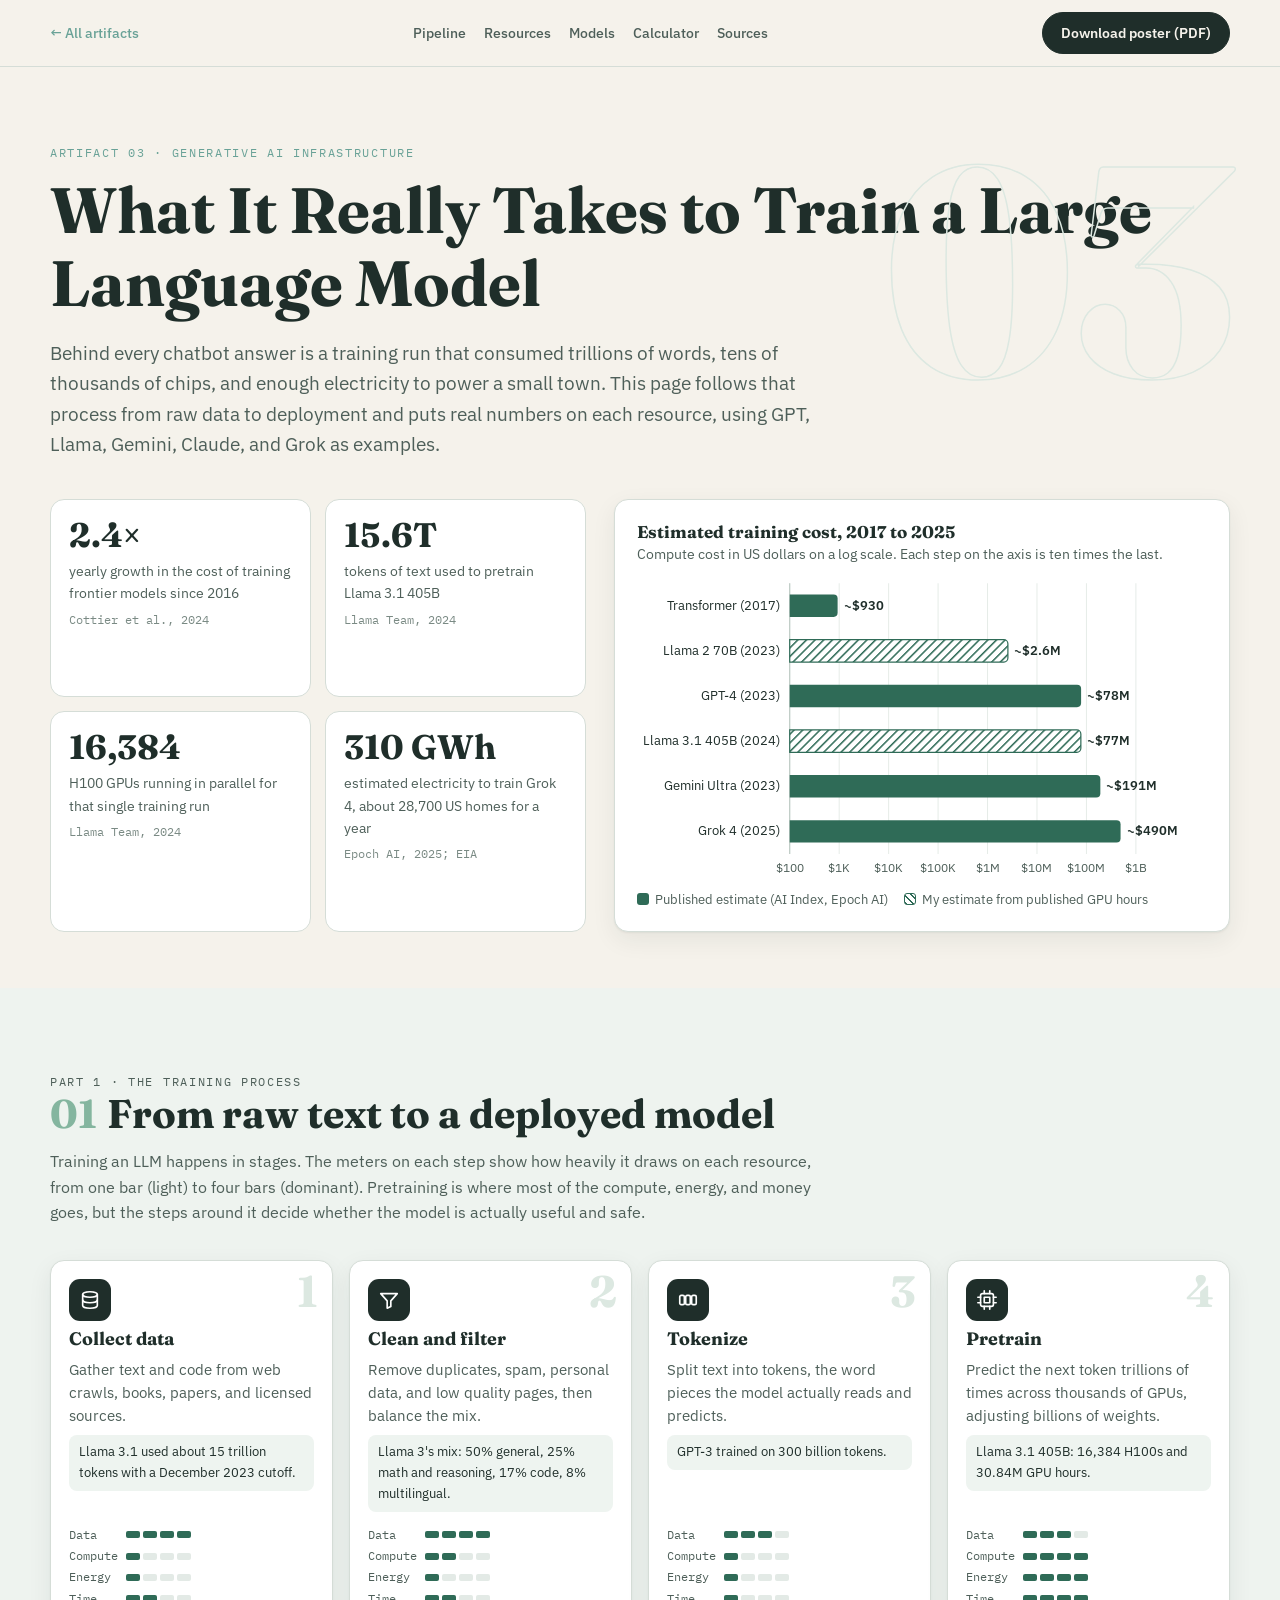
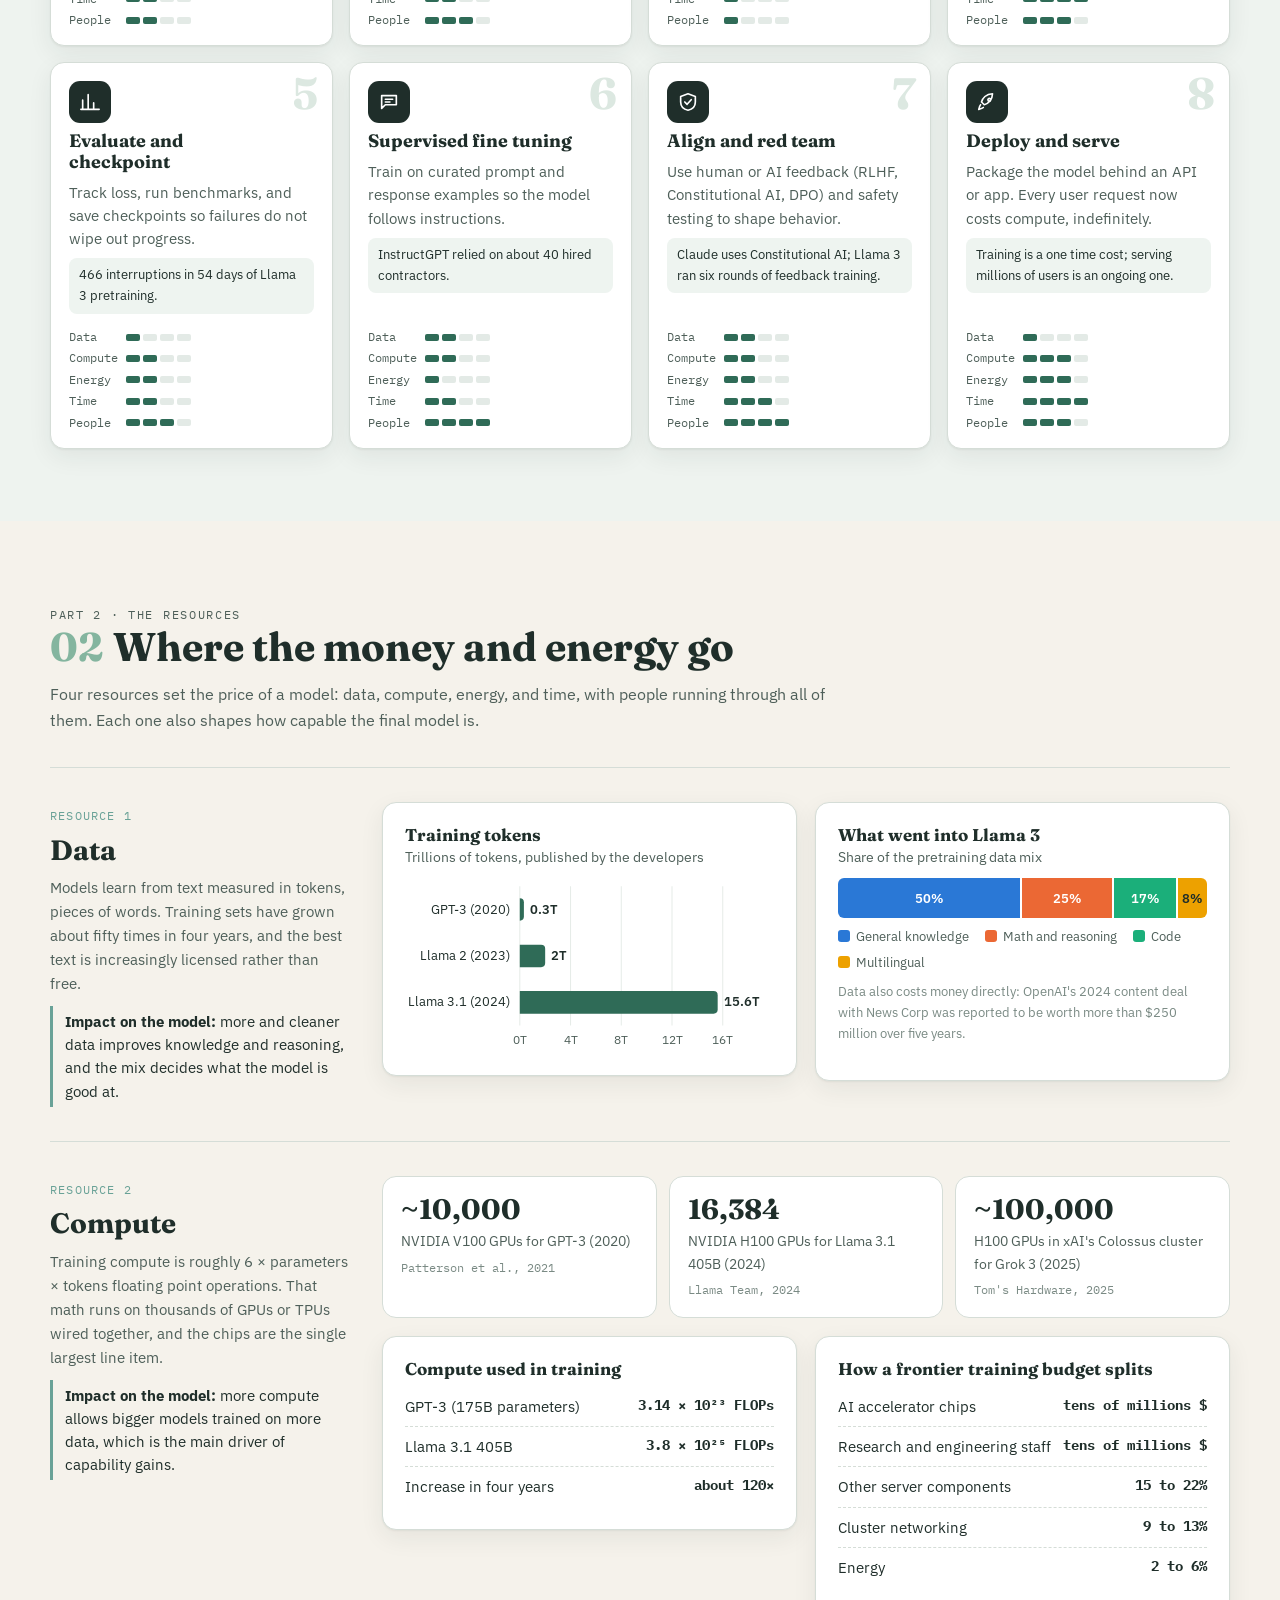
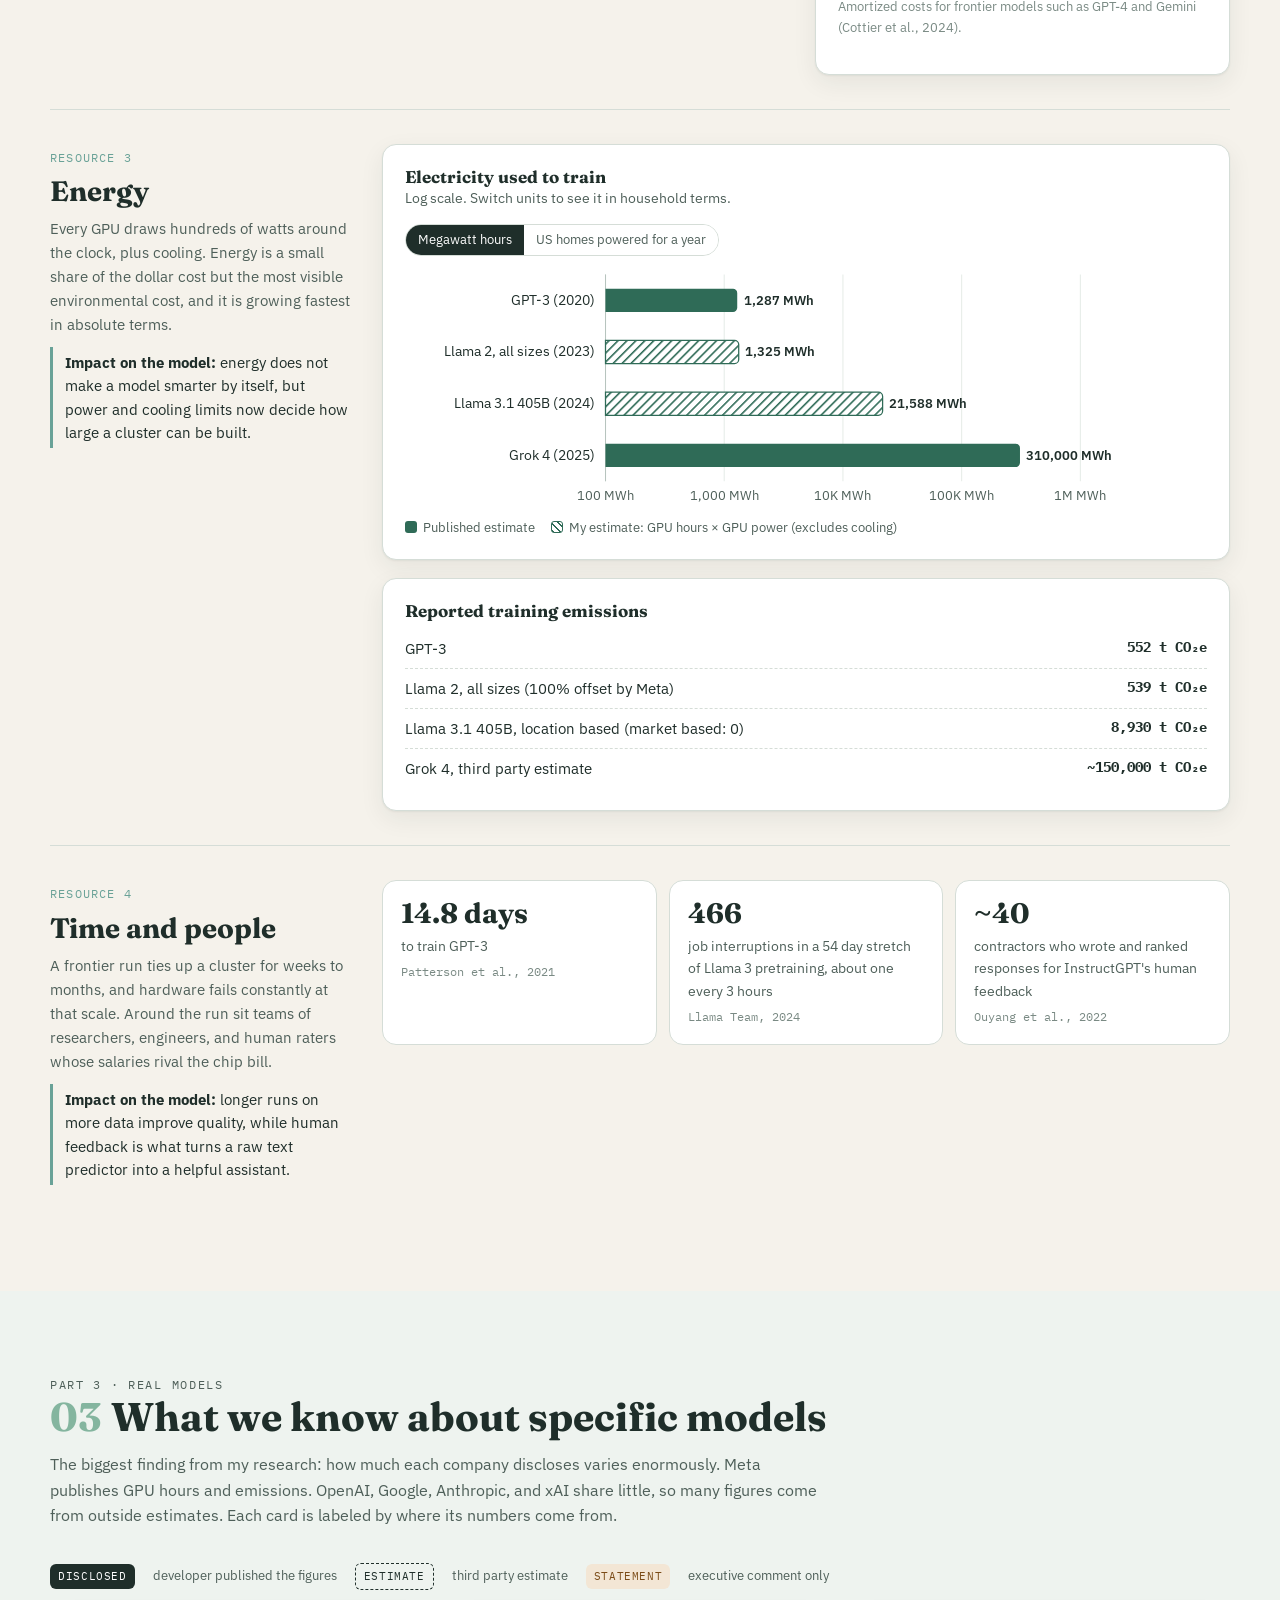
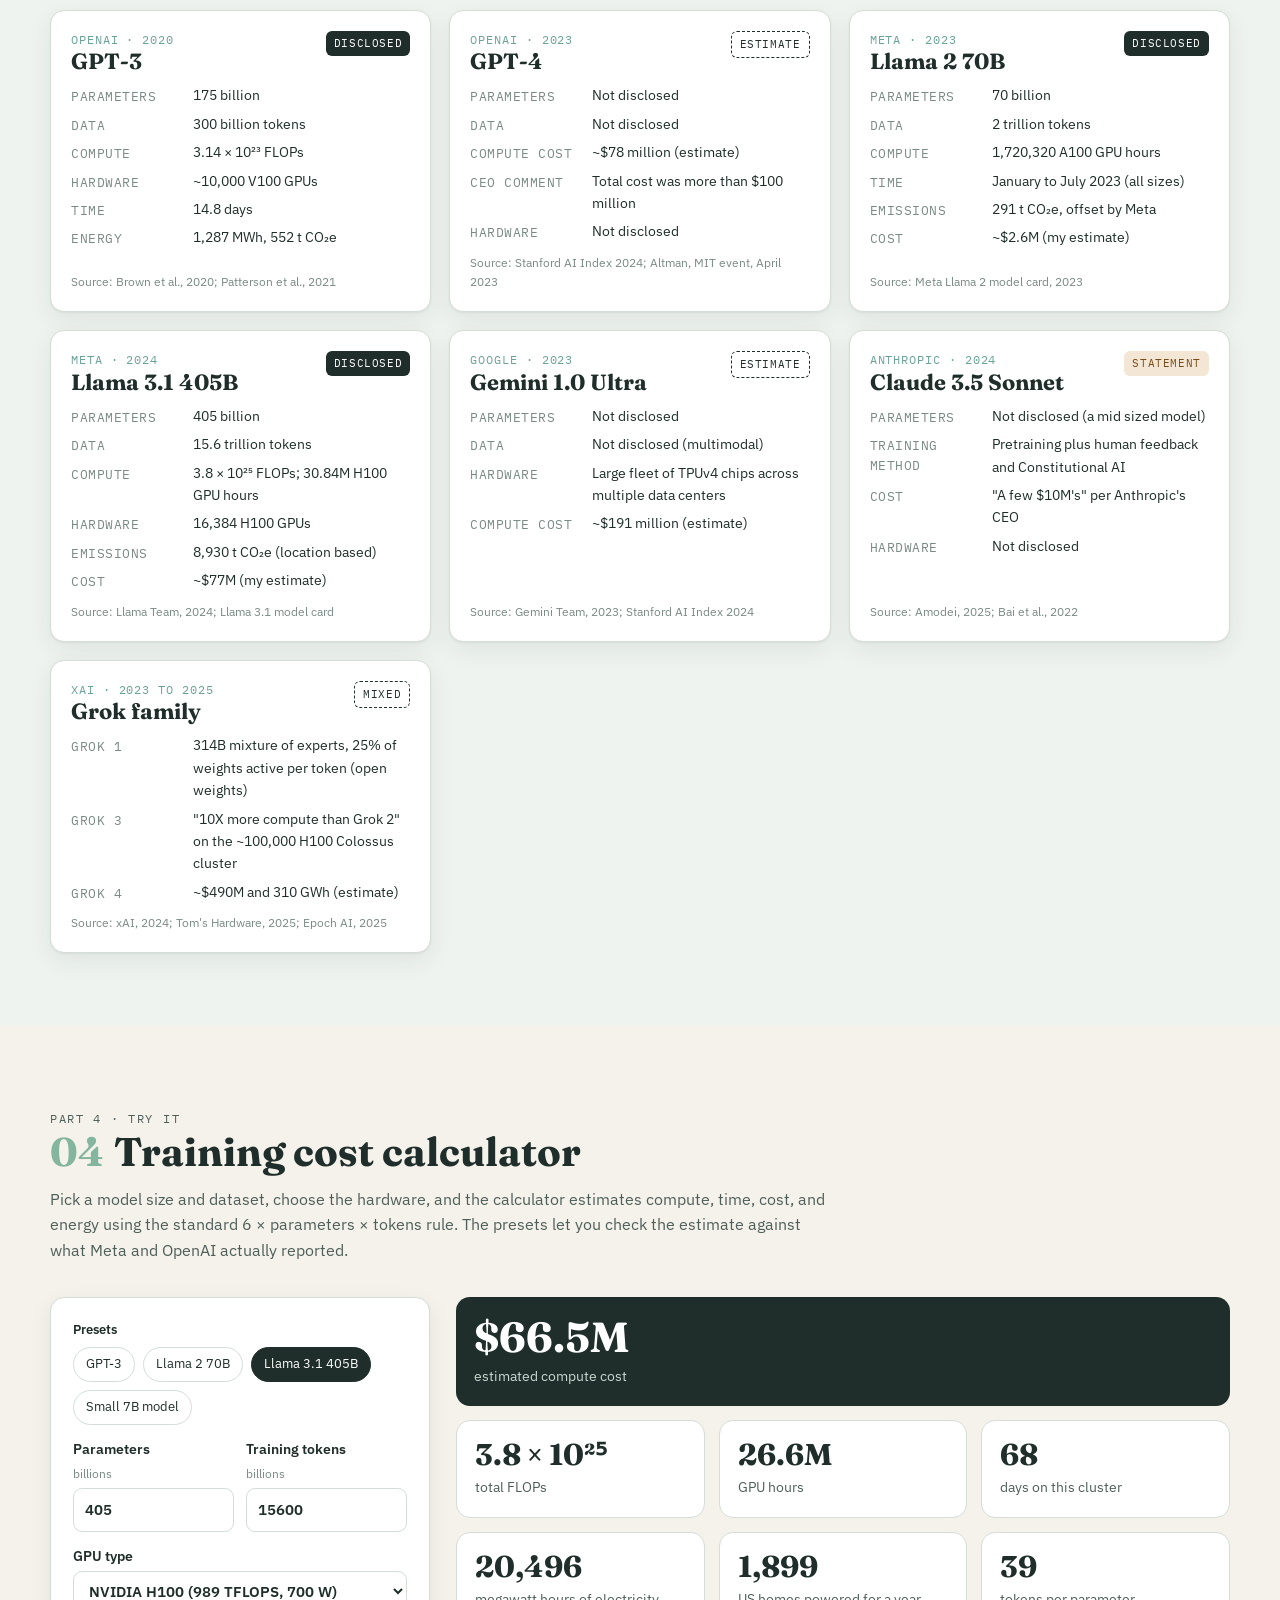
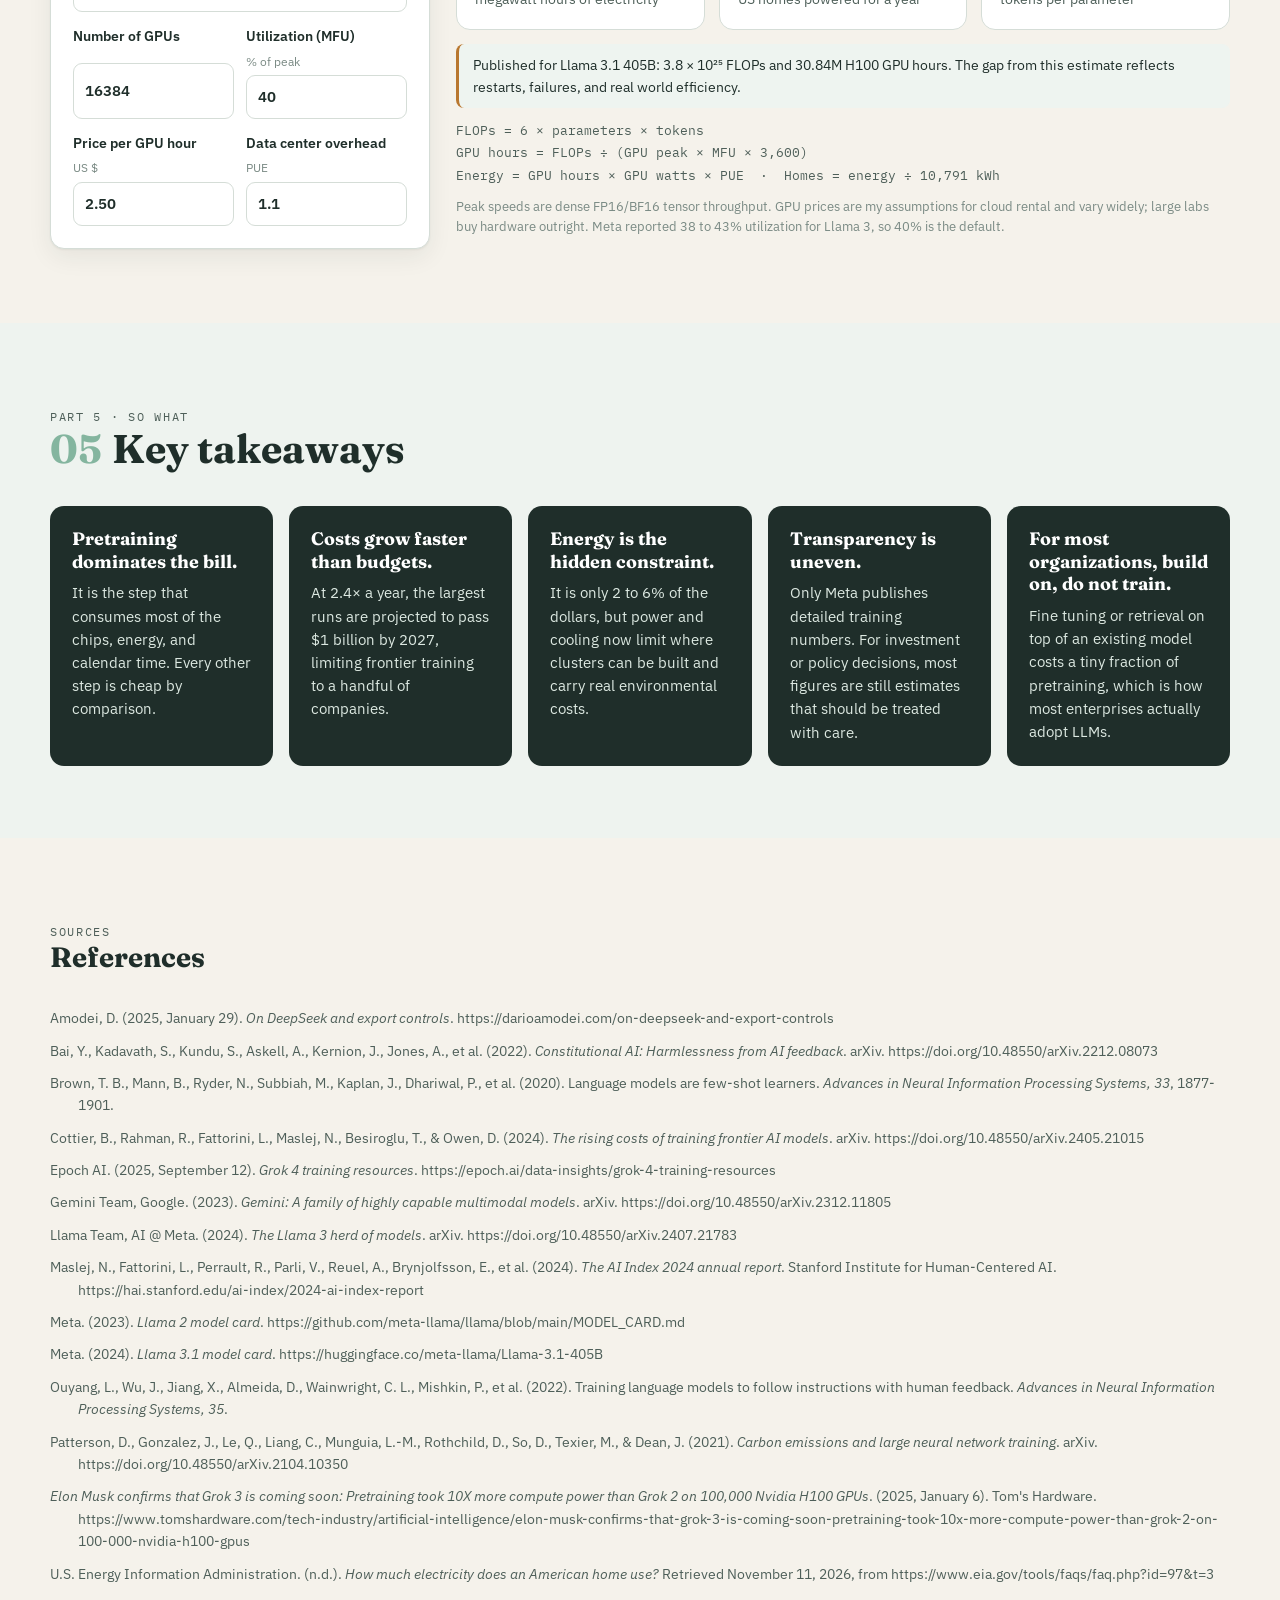
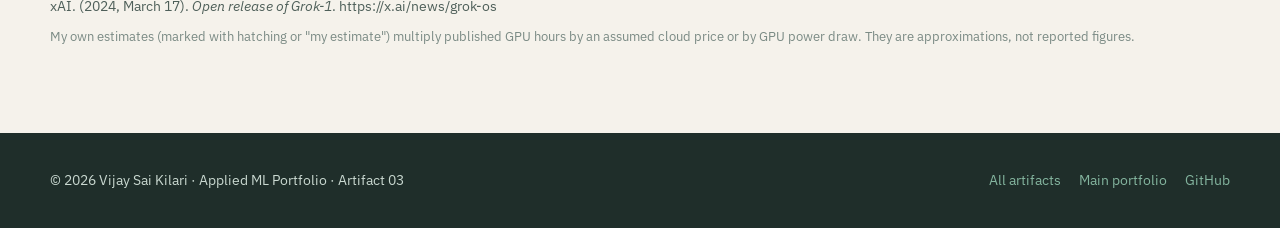
==== artifacts/03-llm-training-costs/index.html @ b6293b16 "Add Artifact 03: LLM training process and costs" ====
<!doctype html>
<html lang="en">
<head>
  <meta charset="utf-8">
  <meta name="viewport" content="width=device-width, initial-scale=1">
  <title>The Cost of Training an LLM | Vijay Sai Kilari</title>
  <meta name="description" content="An infographic on how large language models like GPT, Llama, Gemini, Claude, and Grok are trained, and what that training costs in data, compute, energy, and time.">
  <link rel="preconnect" href="https://fonts.googleapis.com">
  <link rel="preconnect" href="https://fonts.gstatic.com" crossorigin>
  <link href="https://fonts.googleapis.com/css2?family=Fraunces:opsz,wght@9..144,600;9..144,700&family=IBM+Plex+Mono:wght@500&family=IBM+Plex+Sans:wght@400;500;600&display=swap" rel="stylesheet">
  <link rel="stylesheet" href="style.css">
</head>
<body>
  <svg width="0" height="0" style="position:absolute" aria-hidden="true">
    <defs>
      <pattern id="hatch" width="6" height="6" patternUnits="userSpaceOnUse" patternTransform="rotate(45)">
        <rect width="6" height="6" fill="#ffffff"/><line x1="0" y1="0" x2="0" y2="6" stroke="#2F6B57" stroke-width="3"/>
      </pattern>
    </defs>
  </svg>

  <header class="topbar">
    <div class="wrap">
      <a class="back" href="../../">&larr; All artifacts</a>
      <nav class="topnav">
        <a href="#pipeline">Pipeline</a>
        <a href="#resources">Resources</a>
        <a href="#models">Models</a>
        <a href="#calculator">Calculator</a>
        <a href="#sources">Sources</a>
      </nav>
      <a class="btn solid" href="poster.pdf" download>Download poster (PDF)</a>
    </div>
  </header>

  <!-- HERO -->
  <section class="hero">
    <div class="wrap">
      <div class="ghost" aria-hidden="true">03</div>
      <p class="eyebrow">Artifact 03 &middot; Generative AI Infrastructure</p>
      <h1>What It Really Takes to Train a Large Language Model</h1>
      <p class="lead">
        Behind every chatbot answer is a training run that consumed trillions of words, tens of thousands of chips,
        and enough electricity to power a small town. This page follows that process from raw data to deployment
        and puts real numbers on each resource, using GPT, Llama, Gemini, Claude, and Grok as examples.
      </p>
      <div class="hero-grid">
        <div class="stats">
          <div class="stat"><b>2.4&times;</b><span>yearly growth in the cost of training frontier models since 2016</span><small>Cottier et al., 2024</small></div>
          <div class="stat"><b>15.6T</b><span>tokens of text used to pretrain Llama 3.1 405B</span><small>Llama Team, 2024</small></div>
          <div class="stat"><b>16,384</b><span>H100 GPUs running in parallel for that single training run</span><small>Llama Team, 2024</small></div>
          <div class="stat"><b>310 GWh</b><span>estimated electricity to train Grok 4, about 28,700 US homes for a year</span><small>Epoch AI, 2025; EIA</small></div>
        </div>
        <div class="card chart" id="chart-cost">
          <h4>Estimated training cost, 2017 to 2025</h4>
          <p class="sub">Compute cost in US dollars on a log scale. Each step on the axis is ten times the last.</p>
          <svg viewBox="0 0 560 300" role="img" aria-labelledby="costTitle"><title id="costTitle">Bar chart of estimated training costs from the Transformer at about 930 dollars to Grok 4 at about 490 million dollars</title></svg>
          <div class="legend-row"><span><i class="solid"></i>Published estimate (AI Index, Epoch AI)</span><span><i class="hatch"></i>My estimate from published GPU hours</span></div>
        </div>
      </div>
    </div>
  </section>

  <!-- PIPELINE -->
  <section class="section alt" id="pipeline">
    <div class="wrap">
      <div class="section-head">
        <p class="eyebrow">Part 1 &middot; The training process</p>
        <h2><span class="secnum">01</span>From raw text to a deployed model</h2>
        <p>Training an LLM happens in stages. The meters on each step show how heavily it draws on each resource, from one bar (light) to four bars (dominant). Pretraining is where most of the compute, energy, and money goes, but the steps around it decide whether the model is actually useful and safe.</p>
      </div>
      <div class="pipeline" id="pipeline-mount"></div>
    </div>
  </section>

  <!-- RESOURCES -->
  <section class="section" id="resources">
    <div class="wrap">
      <div class="section-head">
        <p class="eyebrow">Part 2 &middot; The resources</p>
        <h2><span class="secnum">02</span>Where the money and energy go</h2>
        <p>Four resources set the price of a model: data, compute, energy, and time, with people running through all of them. Each one also shapes how capable the final model is.</p>
      </div>

      <!-- DATA -->
      <div class="res">
        <div class="side">
          <span class="tag">Resource 1</span>
          <h3>Data</h3>
          <p>Models learn from text measured in tokens, pieces of words. Training sets have grown about fifty times in four years, and the best text is increasingly licensed rather than free.</p>
          <div class="why"><b>Impact on the model:</b> more and cleaner data improves knowledge and reasoning, and the mix decides what the model is good at.</div>
        </div>
        <div class="body">
          <div class="card chart" id="chart-tokens">
            <h4>Training tokens</h4>
            <p class="sub">Trillions of tokens, published by the developers</p>
            <svg viewBox="0 0 360 170" role="img" aria-label="Bar chart: GPT-3 0.3 trillion tokens, Llama 2 2 trillion, Llama 3.1 15.6 trillion"></svg>
          </div>
          <div class="card chart">
            <h4>What went into Llama 3</h4>
            <p class="sub">Share of the pretraining data mix</p>
            <div class="mix" role="img" aria-label="General knowledge 50 percent, math and reasoning 25 percent, code 17 percent, multilingual 8 percent">
              <div style="flex:50;background:var(--s1)">50%</div>
              <div style="flex:25;background:var(--s2)">25%</div>
              <div style="flex:17;background:var(--s3)">17%</div>
              <div class="dark-text" style="flex:8;background:var(--s4)">8%</div>
            </div>
            <div class="legend-row">
              <span><i style="background:var(--s1)"></i>General knowledge</span>
              <span><i style="background:var(--s2)"></i>Math and reasoning</span>
              <span><i style="background:var(--s3)"></i>Code</span>
              <span><i style="background:var(--s4)"></i>Multilingual</span>
            </div>
            <p class="note">Data also costs money directly: OpenAI's 2024 content deal with News Corp was reported to be worth more than $250 million over five years.</p>
          </div>
        </div>
      </div>

      <!-- COMPUTE -->
      <div class="res">
        <div class="side">
          <span class="tag">Resource 2</span>
          <h3>Compute</h3>
          <p>Training compute is roughly 6 &times; parameters &times; tokens floating point operations. That math runs on thousands of GPUs or TPUs wired together, and the chips are the single largest line item.</p>
          <div class="why"><b>Impact on the model:</b> more compute allows bigger models trained on more data, which is the main driver of capability gains.</div>
        </div>
        <div class="body">
          <div class="mini-stats wide">
            <div class="stat"><b>~10,000</b><span>NVIDIA V100 GPUs for GPT-3 (2020)</span><small>Patterson et al., 2021</small></div>
            <div class="stat"><b>16,384</b><span>NVIDIA H100 GPUs for Llama 3.1 405B (2024)</span><small>Llama Team, 2024</small></div>
            <div class="stat"><b>~100,000</b><span>H100 GPUs in xAI's Colossus cluster for Grok 3 (2025)</span><small>Tom's Hardware, 2025</small></div>
          </div>
          <div class="card">
            <h4>Compute used in training</h4>
            <ul class="split" style="margin-top:8px;">
              <li><span>GPT-3 (175B parameters)</span><b>3.14 &times; 10&sup2;&sup3; FLOPs</b></li>
              <li><span>Llama 3.1 405B</span><b>3.8 &times; 10&sup2;&#8309; FLOPs</b></li>
              <li><span>Increase in four years</span><b>about 120&times;</b></li>
            </ul>
          </div>
          <div class="card">
            <h4>How a frontier training budget splits</h4>
            <ul class="split" style="margin-top:8px;">
              <li><span>AI accelerator chips</span><b>tens of millions $</b></li>
              <li><span>Research and engineering staff</span><b>tens of millions $</b></li>
              <li><span>Other server components</span><b>15 to 22%</b></li>
              <li><span>Cluster networking</span><b>9 to 13%</b></li>
              <li><span>Energy</span><b>2 to 6%</b></li>
            </ul>
            <p class="note">Amortized costs for frontier models such as GPT-4 and Gemini (Cottier et al., 2024).</p>
          </div>
        </div>
      </div>

      <!-- ENERGY -->
      <div class="res">
        <div class="side">
          <span class="tag">Resource 3</span>
          <h3>Energy</h3>
          <p>Every GPU draws hundreds of watts around the clock, plus cooling. Energy is a small share of the dollar cost but the most visible environmental cost, and it is growing fastest in absolute terms.</p>
          <div class="why"><b>Impact on the model:</b> energy does not make a model smarter by itself, but power and cooling limits now decide how large a cluster can be built.</div>
        </div>
        <div class="body">
          <div class="card chart wide" id="chart-energy">
            <h4>Electricity used to train</h4>
            <p class="sub">Log scale. Switch units to see it in household terms.</p>
            <div class="unit-toggle" role="group" aria-label="Energy units">
              <button type="button" class="on" data-unit="mwh">Megawatt hours</button>
              <button type="button" data-unit="homes">US homes powered for a year</button>
            </div>
            <svg viewBox="0 0 760 230" role="img" aria-label="Bar chart of training electricity: GPT-3 1,287 MWh, Llama 2 family about 1,325 MWh, Llama 3.1 405B about 21,600 MWh, Grok 4 about 310,000 MWh"></svg>
            <div class="legend-row"><span><i class="solid"></i>Published estimate</span><span><i class="hatch"></i>My estimate: GPU hours &times; GPU power (excludes cooling)</span></div>
          </div>
          <div class="card wide">
            <h4>Reported training emissions</h4>
            <ul class="split" style="margin-top:8px;">
              <li><span>GPT-3</span><b>552 t CO&#8322;e</b></li>
              <li><span>Llama 2, all sizes (100% offset by Meta)</span><b>539 t CO&#8322;e</b></li>
              <li><span>Llama 3.1 405B, location based (market based: 0)</span><b>8,930 t CO&#8322;e</b></li>
              <li><span>Grok 4, third party estimate</span><b>~150,000 t CO&#8322;e</b></li>
            </ul>
          </div>
        </div>
      </div>

      <!-- TIME -->
      <div class="res">
        <div class="side">
          <span class="tag">Resource 4</span>
          <h3>Time and people</h3>
          <p>A frontier run ties up a cluster for weeks to months, and hardware fails constantly at that scale. Around the run sit teams of researchers, engineers, and human raters whose salaries rival the chip bill.</p>
          <div class="why"><b>Impact on the model:</b> longer runs on more data improve quality, while human feedback is what turns a raw text predictor into a helpful assistant.</div>
        </div>
        <div class="body">
          <div class="mini-stats wide">
            <div class="stat"><b>14.8 days</b><span>to train GPT-3</span><small>Patterson et al., 2021</small></div>
            <div class="stat"><b>466</b><span>job interruptions in a 54 day stretch of Llama 3 pretraining, about one every 3 hours</span><small>Llama Team, 2024</small></div>
            <div class="stat"><b>~40</b><span>contractors who wrote and ranked responses for InstructGPT's human feedback</span><small>Ouyang et al., 2022</small></div>
          </div>
        </div>
      </div>
    </div>
  </section>

  <!-- MODELS -->
  <section class="section alt" id="models">
    <div class="wrap">
      <div class="section-head">
        <p class="eyebrow">Part 3 &middot; Real models</p>
        <h2><span class="secnum">03</span>What we know about specific models</h2>
        <p>The biggest finding from my research: how much each company discloses varies enormously. Meta publishes GPU hours and emissions. OpenAI, Google, Anthropic, and xAI share little, so many figures come from outside estimates. Each card is labeled by where its numbers come from.</p>
      </div>
      <div class="key">
        <span class="badge b-disclosed">Disclosed</span> developer published the figures
        <span class="badge b-estimate">Estimate</span> third party estimate
        <span class="badge b-statement">Statement</span> executive comment only
      </div>
      <div class="models" id="models-mount"></div>
    </div>
  </section>

  <!-- CALCULATOR -->
  <section class="section" id="calculator">
    <div class="wrap">
      <div class="section-head">
        <p class="eyebrow">Part 4 &middot; Try it</p>
        <h2><span class="secnum">04</span>Training cost calculator</h2>
        <p>Pick a model size and dataset, choose the hardware, and the calculator estimates compute, time, cost, and energy using the standard 6 &times; parameters &times; tokens rule. The presets let you check the estimate against what Meta and OpenAI actually reported.</p>
      </div>
      <div class="calc">
        <form id="calc-form" class="card" onsubmit="return false;">
          <div>
            <div class="tiny" style="margin-bottom:6px;font-weight:600;color:var(--forest)">Presets</div>
            <div class="presets" id="presets"></div>
          </div>
          <div class="row2">
            <label>Parameters <small>billions</small><input id="in-params" type="number" min="0.1" step="any" value="405"></label>
            <label>Training tokens <small>billions</small><input id="in-tokens" type="number" min="1" step="any" value="15600"></label>
          </div>
          <label>GPU type
            <select id="in-gpu">
              <option value="v100">NVIDIA V100 (125 TFLOPS, 300 W)</option>
              <option value="a100">NVIDIA A100 (312 TFLOPS, 400 W)</option>
              <option value="h100" selected>NVIDIA H100 (989 TFLOPS, 700 W)</option>
            </select>
          </label>
          <div class="row2">
            <label>Number of GPUs<input id="in-gpus" type="number" min="1" step="1" value="16384"></label>
            <label>Utilization (MFU) <small>% of peak</small><input id="in-mfu" type="number" min="5" max="80" step="1" value="40"></label>
          </div>
          <div class="row2">
            <label>Price per GPU hour <small>US $</small><input id="in-price" type="number" min="0" step="0.05" value="2.50"></label>
            <label>Data center overhead <small>PUE</small><input id="in-pue" type="number" min="1" max="2" step="0.05" value="1.1"></label>
          </div>
        </form>
        <div>
          <div class="out">
            <div class="stat hero-out"><b id="o-cost">$0</b><span>estimated compute cost</span></div>
            <div class="stat"><b id="o-flops">0</b><span>total FLOPs</span></div>
            <div class="stat"><b id="o-hours">0</b><span>GPU hours</span></div>
            <div class="stat"><b id="o-days">0</b><span>days on this cluster</span></div>
            <div class="stat"><b id="o-mwh">0</b><span>megawatt hours of electricity</span></div>
            <div class="stat"><b id="o-homes">0</b><span>US homes powered for a year</span></div>
            <div class="stat"><b id="o-tpp">0</b><span>tokens per parameter</span></div>
          </div>
          <div class="compare" id="compare"></div>
          <div class="formula">
            FLOPs = 6 &times; parameters &times; tokens<br>
            GPU hours = FLOPs &divide; (GPU peak &times; MFU &times; 3,600)<br>
            Energy = GPU hours &times; GPU watts &times; PUE &nbsp;&middot;&nbsp; Homes = energy &divide; 10,791 kWh
          </div>
          <p class="note">Peak speeds are dense FP16/BF16 tensor throughput. GPU prices are my assumptions for cloud rental and vary widely; large labs buy hardware outright. Meta reported 38 to 43% utilization for Llama 3, so 40% is the default.</p>
        </div>
      </div>
    </div>
  </section>

  <!-- TAKEAWAYS -->
  <section class="section alt" id="takeaways">
    <div class="wrap">
      <div class="section-head">
        <p class="eyebrow">Part 5 &middot; So what</p>
        <h2><span class="secnum">05</span>Key takeaways</h2>
      </div>
      <div class="takes">
        <div class="take"><b>Pretraining dominates the bill.</b><p>It is the step that consumes most of the chips, energy, and calendar time. Every other step is cheap by comparison.</p></div>
        <div class="take"><b>Costs grow faster than budgets.</b><p>At 2.4&times; a year, the largest runs are projected to pass $1 billion by 2027, limiting frontier training to a handful of companies.</p></div>
        <div class="take"><b>Energy is the hidden constraint.</b><p>It is only 2 to 6% of the dollars, but power and cooling now limit where clusters can be built and carry real environmental costs.</p></div>
        <div class="take"><b>Transparency is uneven.</b><p>Only Meta publishes detailed training numbers. For investment or policy decisions, most figures are still estimates that should be treated with care.</p></div>
        <div class="take"><b>For most organizations, build on, do not train.</b><p>Fine tuning or retrieval on top of an existing model costs a tiny fraction of pretraining, which is how most enterprises actually adopt LLMs.</p></div>
      </div>
    </div>
  </section>

  <!-- SOURCES -->
  <section class="section" id="sources">
    <div class="wrap">
      <div class="section-head"><p class="eyebrow">Sources</p><h2 style="font-size:28px;">References</h2></div>
      <div class="refs">
        <p>Amodei, D. (2025, January 29). <em>On DeepSeek and export controls</em>. https://darioamodei.com/on-deepseek-and-export-controls</p>
        <p>Bai, Y., Kadavath, S., Kundu, S., Askell, A., Kernion, J., Jones, A., et al. (2022). <em>Constitutional AI: Harmlessness from AI feedback</em>. arXiv. https://doi.org/10.48550/arXiv.2212.08073</p>
        <p>Brown, T. B., Mann, B., Ryder, N., Subbiah, M., Kaplan, J., Dhariwal, P., et al. (2020). Language models are few-shot learners. <em>Advances in Neural Information Processing Systems, 33</em>, 1877-1901.</p>
        <p>Cottier, B., Rahman, R., Fattorini, L., Maslej, N., Besiroglu, T., &amp; Owen, D. (2024). <em>The rising costs of training frontier AI models</em>. arXiv. https://doi.org/10.48550/arXiv.2405.21015</p>
        <p>Epoch AI. (2025, September 12). <em>Grok 4 training resources</em>. https://epoch.ai/data-insights/grok-4-training-resources</p>
        <p>Gemini Team, Google. (2023). <em>Gemini: A family of highly capable multimodal models</em>. arXiv. https://doi.org/10.48550/arXiv.2312.11805</p>
        <p>Llama Team, AI @ Meta. (2024). <em>The Llama 3 herd of models</em>. arXiv. https://doi.org/10.48550/arXiv.2407.21783</p>
        <p>Maslej, N., Fattorini, L., Perrault, R., Parli, V., Reuel, A., Brynjolfsson, E., et al. (2024). <em>The AI Index 2024 annual report</em>. Stanford Institute for Human-Centered AI. https://hai.stanford.edu/ai-index/2024-ai-index-report</p>
        <p>Meta. (2023). <em>Llama 2 model card</em>. https://github.com/meta-llama/llama/blob/main/MODEL_CARD.md</p>
        <p>Meta. (2024). <em>Llama 3.1 model card</em>. https://huggingface.co/meta-llama/Llama-3.1-405B</p>
        <p>Ouyang, L., Wu, J., Jiang, X., Almeida, D., Wainwright, C. L., Mishkin, P., et al. (2022). Training language models to follow instructions with human feedback. <em>Advances in Neural Information Processing Systems, 35</em>.</p>
        <p>Patterson, D., Gonzalez, J., Le, Q., Liang, C., Munguia, L.-M., Rothchild, D., So, D., Texier, M., &amp; Dean, J. (2021). <em>Carbon emissions and large neural network training</em>. arXiv. https://doi.org/10.48550/arXiv.2104.10350</p>
        <p><em>Elon Musk confirms that Grok 3 is coming soon: Pretraining took 10X more compute power than Grok 2 on 100,000 Nvidia H100 GPUs</em>. (2025, January 6). Tom's Hardware. https://www.tomshardware.com/tech-industry/artificial-intelligence/elon-musk-confirms-that-grok-3-is-coming-soon-pretraining-took-10x-more-compute-power-than-grok-2-on-100-000-nvidia-h100-gpus</p>
        <p>U.S. Energy Information Administration. (n.d.). <em>How much electricity does an American home use?</em> Retrieved November 11, 2026, from https://www.eia.gov/tools/faqs/faq.php?id=97&amp;t=3</p>
        <p>xAI. (2024, March 17). <em>Open release of Grok-1</em>. https://x.ai/news/grok-os</p>
      </div>
      <p class="note">My own estimates (marked with hatching or "my estimate") multiply published GPU hours by an assumed cloud price or by GPU power draw. They are approximations, not reported figures.</p>
    </div>
  </section>

  <footer class="footer">
    <div class="wrap">
      <div>&copy; 2026 Vijay Sai Kilari &middot; Applied ML Portfolio &middot; Artifact 03</div>
      <div class="links"><a href="../../">All artifacts</a><a href="https://omsairamkvs99.github.io/">Main portfolio</a><a href="https://github.com/omsairamkvs99">GitHub</a></div>
    </div>
  </footer>

  <div class="tip" id="tip" role="tooltip"></div>
  <script src="app.js"></script>
</body>
</html>
---- artifacts/03-llm-training-costs/style.css ----
/* Artifact 03: The real cost of training an LLM (self contained) */
:root {
  --forest: #1F2E2A;
  --forest-2: #2C4039;
  --sage: #84B59F;
  --euc: #69A297;
  --mist: #DCE8E1;
  --paper: #F5F2EB;
  --card: #FFFFFF;
  --ink: #1F2E2A;
  --soft: #4E5F59;
  --muted: #7A8A84;
  --line: #D5DDD7;
  --bar: #2F6B57;
  --bar-hi: #1F4D3F;
  --amber: #B9772F;
  --s1: #2a78d6; --s2: #eb6834; --s3: #1baf7a; --s4: #eda100;
  --serif: "Fraunces", Georgia, serif;
  --sans: "IBM Plex Sans", system-ui, sans-serif;
  --mono: "IBM Plex Mono", ui-monospace, monospace;
  --shadow: 0 1px 2px rgba(31,46,42,.06), 0 8px 24px rgba(31,46,42,.07);
}
* { box-sizing: border-box; }
html { scroll-behavior: smooth; }
body { margin: 0; background: var(--paper); color: var(--ink); font-family: var(--sans); font-size: 16px; line-height: 1.6; }
a { color: var(--euc); }
.wrap { width: min(1180px, 100% - 32px); margin-inline: auto; }

/* top bar */
.topbar { position: sticky; top: 0; z-index: 30; background: rgba(245,242,235,.94); backdrop-filter: blur(8px); border-bottom: 1px solid var(--line); }
.topbar .wrap { display: flex; align-items: center; justify-content: space-between; gap: 14px; padding: 12px 0; }
.topbar .back { text-decoration: none; font-weight: 500; font-size: 14px; }
.topnav { display: flex; gap: 18px; flex-wrap: wrap; }
.topnav a { color: var(--soft); text-decoration: none; font-size: 14px; font-weight: 500; }
.topnav a:hover { color: var(--forest); }
.btn { display: inline-flex; align-items: center; gap: 8px; padding: 9px 18px; border-radius: 999px; font-weight: 600; font-size: 14px; text-decoration: none; border: 1.5px solid var(--forest); color: var(--forest); background: transparent; cursor: pointer; font-family: inherit; }
.btn:hover { background: var(--forest); color: var(--paper); }
.btn.solid { background: var(--forest); color: var(--paper); }
@media (max-width: 860px) { .topnav { display: none; } }

.eyebrow { font-family: var(--mono); font-size: 12px; letter-spacing: .14em; text-transform: uppercase; color: var(--euc); margin: 0 0 10px; }
h1, h2, h3, h4 { font-family: var(--serif); color: var(--forest); line-height: 1.15; margin: 0; }
h1 { font-size: clamp(36px, 5.4vw, 64px); }
h2 { font-size: clamp(28px, 3.6vw, 40px); }
h3 { font-size: 21px; }
h4 { font-size: 17px; }
.section { padding: 72px 0; }
.section.alt { background: #EEF3EF; }
.section-head { max-width: 780px; margin-bottom: 34px; }
.section-head p { color: var(--soft); margin: 12px 0 0; }
.secnum { font-family: var(--serif); color: var(--sage); margin-right: 10px; }
.card { background: var(--card); border: 1px solid var(--line); border-radius: 14px; box-shadow: var(--shadow); padding: 22px; }
.muted { color: var(--soft); }
.tiny { font-size: 13px; color: var(--soft); }
.note { font-size: 13px; color: var(--muted); margin-top: 10px; }

/* hero */
.hero { padding: 76px 0 56px; position: relative; overflow: hidden; }
.hero > .wrap { position: relative; }
.ghost { position: absolute; right: -6px; top: -24px; font-family: var(--serif); font-weight: 700; font-size: clamp(150px, 24vw, 300px); color: transparent; -webkit-text-stroke: 1.5px var(--mist); line-height: 1; pointer-events: none; user-select: none; }
.hero .lead { font-size: 19px; color: var(--soft); max-width: 760px; margin: 18px 0 0; }
.hero-grid { display: grid; grid-template-columns: 1fr 1.15fr; gap: 28px; margin-top: 40px; align-items: stretch; }
.stats { display: grid; grid-template-columns: 1fr 1fr; gap: 14px; }
.stat { background: var(--card); border: 1px solid var(--line); border-radius: 14px; padding: 18px; }
.stat b { display: block; font-family: var(--serif); font-size: 34px; line-height: 1.05; color: var(--forest); }
.stat span { font-size: 14px; color: var(--soft); display: block; margin-top: 6px; }
.stat small { display: block; font-size: 11.5px; color: var(--muted); margin-top: 6px; font-family: var(--mono); }
@media (max-width: 900px) { .hero-grid { grid-template-columns: 1fr; } }
@media (max-width: 480px) { .stats { grid-template-columns: 1fr; } }

/* chart shell */
.chart h4 { margin-bottom: 2px; }
.chart .sub { font-size: 13.5px; color: var(--soft); margin: 0 0 10px; }
.chart svg { width: 100%; height: auto; display: block; overflow: visible; }
.chart svg text { font-family: var(--sans); fill: var(--soft); font-size: 12px; }
.chart svg .val { fill: var(--ink); font-weight: 600; font-size: 12.5px; }
.chart svg .lab { fill: var(--ink); font-size: 13px; }
.chart svg .grid { stroke: #E6ECE8; }
.chart svg .axis { stroke: #B7C4BE; }
.chart svg .bar { fill: var(--bar); }
.chart svg .bar.est { fill: url(#hatch); stroke: var(--bar); stroke-width: 1.2; }
.chart svg .hit { fill: transparent; cursor: default; }
.chart svg .hit:hover + .bar, .chart svg g.row:hover .bar { fill: var(--bar-hi); }
.legend-row { display: flex; flex-wrap: wrap; gap: 6px 16px; font-size: 12.5px; color: var(--soft); margin-top: 8px; }
.legend-row i { display: inline-block; width: 12px; height: 12px; border-radius: 3px; vertical-align: -1px; margin-right: 6px; }
.legend-row i.solid { background: var(--bar); }
.legend-row i.hatch { background: repeating-linear-gradient(45deg, var(--bar) 0 2px, #fff 2px 5px); border: 1px solid var(--bar); }
.tip { position: fixed; z-index: 60; pointer-events: none; background: var(--forest); color: #fff; font-size: 13px; line-height: 1.4; padding: 8px 11px; border-radius: 8px; max-width: 280px; box-shadow: 0 6px 20px rgba(0,0,0,.2); opacity: 0; transition: opacity .12s; }
.tip b { color: var(--sage); font-weight: 600; }
.unit-toggle { display: inline-flex; border: 1px solid var(--line); border-radius: 999px; overflow: hidden; margin: 4px 0 10px; }
.unit-toggle button { font: inherit; font-size: 13px; padding: 5px 12px; border: 0; background: var(--card); color: var(--soft); cursor: pointer; }
.unit-toggle button.on { background: var(--forest); color: #fff; }

/* pipeline */
.pipeline { display: grid; grid-template-columns: repeat(4, 1fr); gap: 16px; counter-reset: step; position: relative; }
.step { background: var(--card); border: 1px solid var(--line); border-radius: 14px; padding: 18px 18px 16px; box-shadow: var(--shadow); position: relative; display: flex; flex-direction: column; gap: 8px; }
.step .n { font-family: var(--serif); font-weight: 700; font-size: 44px; line-height: 1; color: var(--mist); position: absolute; right: 14px; top: 8px; }
.step .ico { width: 42px; height: 42px; border-radius: 11px; background: var(--forest); display: grid; place-items: center; }
.step .ico svg { width: 22px; height: 22px; stroke: #fff; fill: none; stroke-width: 1.8; stroke-linecap: round; stroke-linejoin: round; }
.step h3 { font-size: 18px; padding-right: 40px; }
.step p { margin: 0; font-size: 14.5px; color: var(--soft); }
.step .ex { font-size: 13px; color: var(--forest); background: #EEF4F0; border-radius: 8px; padding: 7px 10px; }
.meters { display: grid; grid-template-columns: auto 1fr; gap: 3px 8px; align-items: center; font-size: 11.5px; font-family: var(--mono); color: var(--soft); margin-top: auto; padding-top: 6px; }
.meter { display: flex; gap: 3px; }
.meter span { width: 14px; height: 7px; border-radius: 2px; background: #E3EAE6; }
.meter span.on { background: var(--bar); }
.phase { grid-column: 1 / -1; display: flex; align-items: center; gap: 12px; font-family: var(--mono); font-size: 12px; letter-spacing: .1em; text-transform: uppercase; color: var(--euc); margin-top: 6px; }
.phase::after { content: ""; flex: 1; height: 1px; background: var(--line); }
@media (max-width: 1000px) { .pipeline { grid-template-columns: repeat(2, 1fr); } }
@media (max-width: 560px) { .pipeline { grid-template-columns: 1fr; } }

/* resources */
.res { display: grid; grid-template-columns: 300px 1fr; gap: 32px; padding: 34px 0; border-top: 1px solid var(--line); }
.res:first-of-type { border-top: 0; padding-top: 0; }
.res .side .tag { display: inline-flex; align-items: center; gap: 8px; font-family: var(--mono); font-size: 12px; letter-spacing: .1em; text-transform: uppercase; color: var(--euc); }
.res .side h3 { font-size: 28px; margin: 6px 0 10px; }
.res .side p { color: var(--soft); font-size: 15px; margin: 0 0 10px; }
.res .why { border-left: 3px solid var(--euc); padding: 4px 0 4px 12px; font-size: 14.5px; color: var(--forest); }
.res .body { display: grid; grid-template-columns: 1fr 1fr; gap: 18px; align-items: start; }
.res .body .wide { grid-column: 1 / -1; }
@media (max-width: 960px) { .res { grid-template-columns: 1fr; } .res .body { grid-template-columns: 1fr; } }
.mix { display: flex; height: 40px; border-radius: 6px; overflow: hidden; gap: 2px; margin-top: 8px; }
.mix div { display: grid; place-items: center; color: #fff; font-size: 12.5px; font-weight: 600; }
.mix div.dark-text { color: var(--forest); }
.mini-stats { display: grid; grid-template-columns: repeat(3, 1fr); gap: 12px; }
.mini-stats .stat b { font-size: 28px; }
@media (max-width: 640px) { .mini-stats { grid-template-columns: 1fr; } }
.split { list-style: none; margin: 0; padding: 0; }
.split li { display: grid; grid-template-columns: 1fr auto; gap: 10px; padding: 8px 0; border-bottom: 1px dashed var(--line); font-size: 14.5px; }
.split li:last-child { border-bottom: 0; }
.split li b { font-family: var(--mono); font-size: 13.5px; color: var(--forest); }

/* models */
.models { display: grid; grid-template-columns: repeat(auto-fill, minmax(320px, 1fr)); gap: 18px; }
.model { background: var(--card); border: 1px solid var(--line); border-radius: 14px; box-shadow: var(--shadow); padding: 20px; display: flex; flex-direction: column; gap: 10px; }
.model .top { display: flex; justify-content: space-between; align-items: flex-start; gap: 10px; }
.model .org { font-family: var(--mono); font-size: 11.5px; letter-spacing: .08em; text-transform: uppercase; color: var(--euc); }
.model h3 { font-size: 22px; }
.badge { font-family: var(--mono); font-size: 10.5px; letter-spacing: .06em; text-transform: uppercase; padding: 4px 8px; border-radius: 6px; white-space: nowrap; }
.b-disclosed { background: var(--forest); color: #fff; }
.b-estimate { background: transparent; color: var(--forest); border: 1.5px dashed var(--forest); }
.b-statement { background: #F3E6D5; color: #7A4B17; }
.b-hidden { background: #ECEEED; color: #5D6763; }
.model dl { margin: 0; display: grid; grid-template-columns: 112px 1fr; gap: 6px 10px; font-size: 14px; }
.model dt { color: var(--muted); font-size: 12.5px; font-family: var(--mono); text-transform: uppercase; letter-spacing: .04em; padding-top: 2px; }
.model dd { margin: 0; color: var(--ink); }
.model .src { font-size: 12px; color: var(--muted); margin-top: auto; }
.key { display: flex; flex-wrap: wrap; gap: 10px 18px; margin-bottom: 20px; font-size: 13px; color: var(--soft); align-items: center; }

/* calculator */
.calc { display: grid; grid-template-columns: 380px 1fr; gap: 26px; align-items: start; }
.calc form { display: grid; gap: 14px; }
.calc label { display: grid; gap: 4px; font-size: 13.5px; font-weight: 600; color: var(--forest); }
.calc label small { font-weight: 400; color: var(--muted); font-size: 12px; }
.calc input, .calc select { font: inherit; font-size: 15px; padding: 9px 11px; border: 1px solid var(--line); border-radius: 9px; background: #fff; color: var(--ink); width: 100%; }
.calc input:focus, .calc select:focus { outline: 2px solid var(--sage); border-color: var(--euc); }
.row2 { display: grid; grid-template-columns: 1fr 1fr; gap: 12px; }
.presets { display: flex; flex-wrap: wrap; gap: 8px; }
.presets button { font: inherit; font-size: 13px; padding: 6px 12px; border-radius: 999px; border: 1px solid var(--line); background: #fff; color: var(--forest); cursor: pointer; }
.presets button:hover { border-color: var(--euc); }
.presets button.on { background: var(--forest); color: #fff; border-color: var(--forest); }
.out { display: grid; grid-template-columns: repeat(3, 1fr); gap: 14px; }
.out .stat b { font-size: 30px; }
.out .stat.hero-out { grid-column: span 3; background: var(--forest); border: 0; }
.out .stat.hero-out b { color: #fff; font-size: 42px; }
.out .stat.hero-out span { color: #C9D8D0; }
.compare { margin-top: 14px; font-size: 14px; background: #EEF4F0; border-left: 3px solid var(--amber); border-radius: 8px; padding: 10px 14px; }
.formula { font-family: var(--mono); font-size: 13px; color: var(--soft); margin-top: 12px; line-height: 1.7; }
@media (max-width: 960px) { .calc { grid-template-columns: 1fr; } .out { grid-template-columns: 1fr 1fr; } .out .stat.hero-out { grid-column: span 2; } }

/* takeaways */
.takes { display: grid; grid-template-columns: repeat(5, 1fr); gap: 16px; }
@media (max-width: 1100px) { .takes { grid-template-columns: repeat(2, 1fr); } }
@media (max-width: 560px) { .takes { grid-template-columns: 1fr; } }
.take { background: var(--forest); color: #DCE8E1; border-radius: 14px; padding: 22px; }
.take b { display: block; font-family: var(--serif); font-size: 18px; color: #fff; margin-bottom: 8px; line-height: 1.25; }
.take p { margin: 0; font-size: 14.5px; }

.refs p { font-size: 14px; color: var(--soft); margin: 0 0 10px; padding-left: 28px; text-indent: -28px; overflow-wrap: anywhere; }

.footer { background: var(--forest); color: #C9D8D0; padding: 36px 0; font-size: 14px; }
.footer .wrap { display: flex; flex-wrap: wrap; justify-content: space-between; gap: 14px; }
.footer a { color: var(--sage); text-decoration: none; }
.footer .links { display: flex; gap: 18px; flex-wrap: wrap; }

@media print {
  .topbar, .calc form, .unit-toggle { display: none; }
  .section { padding: 28px 0; }
}
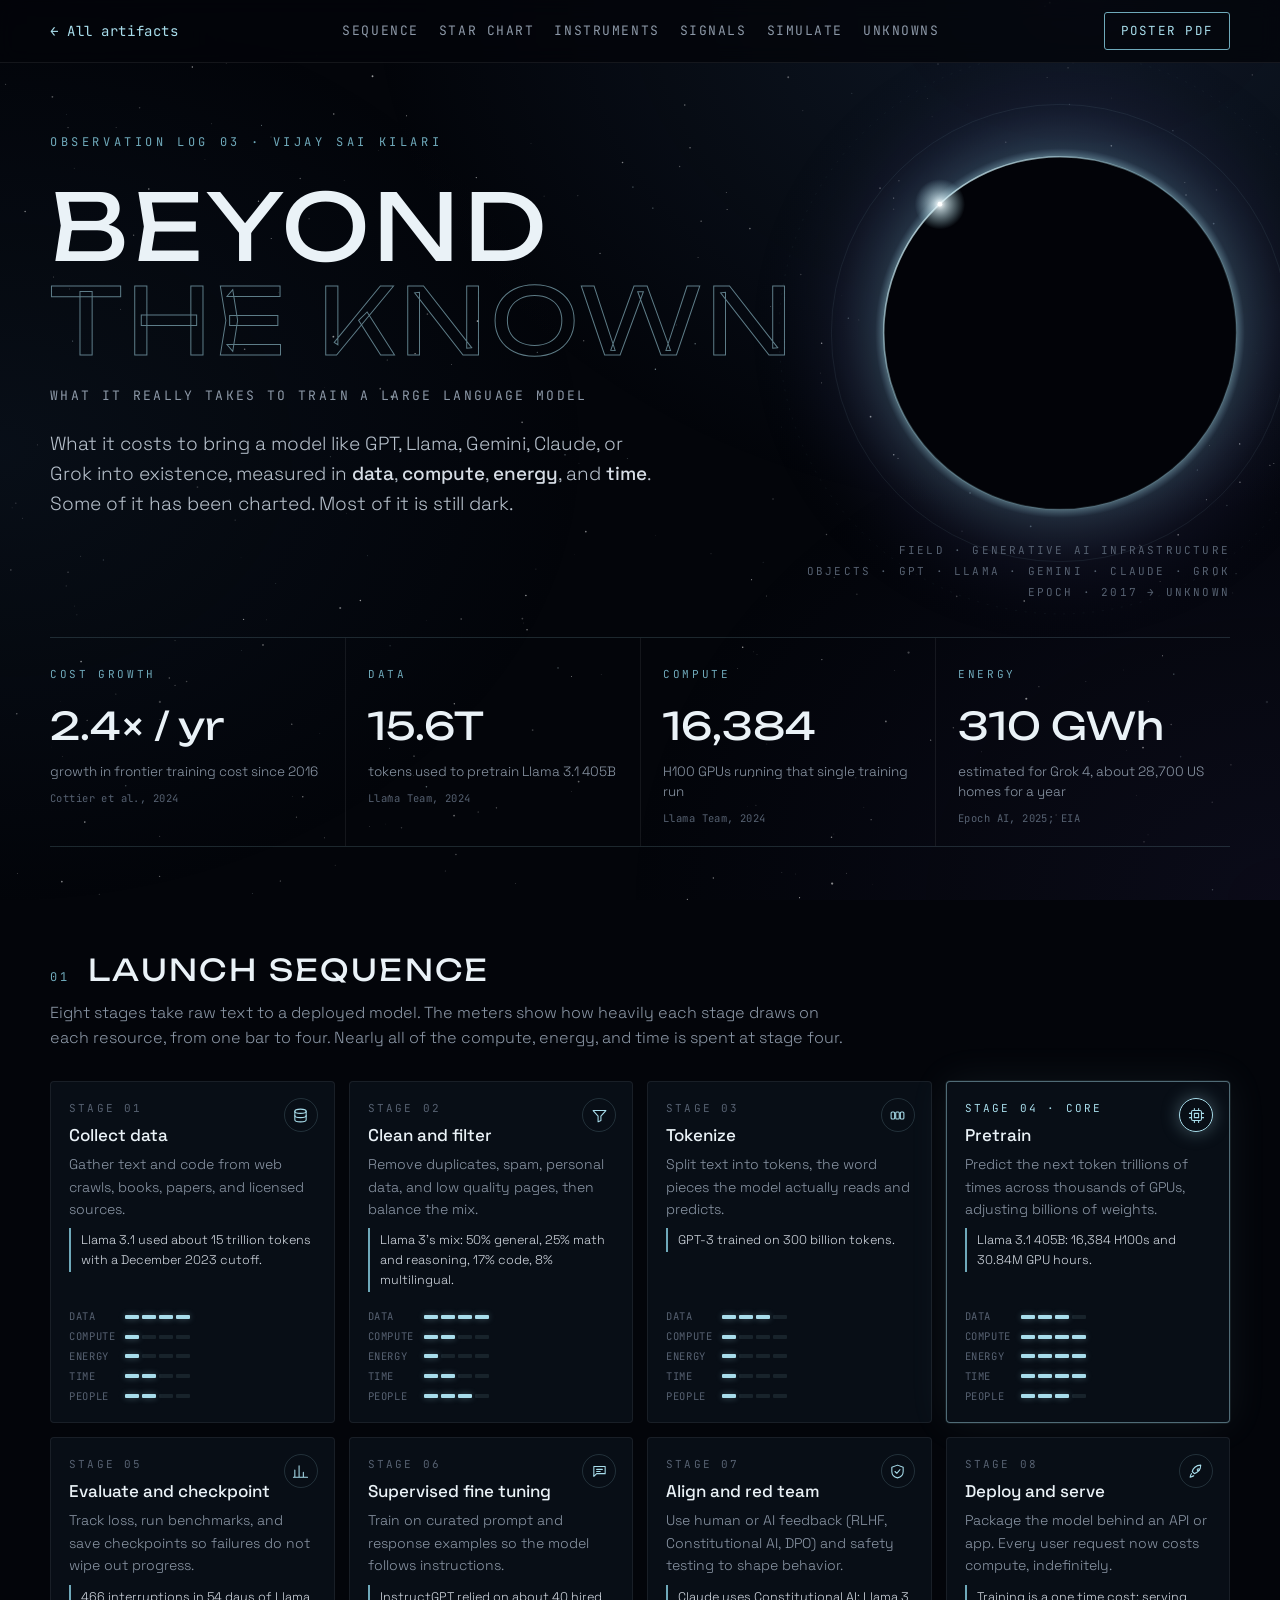
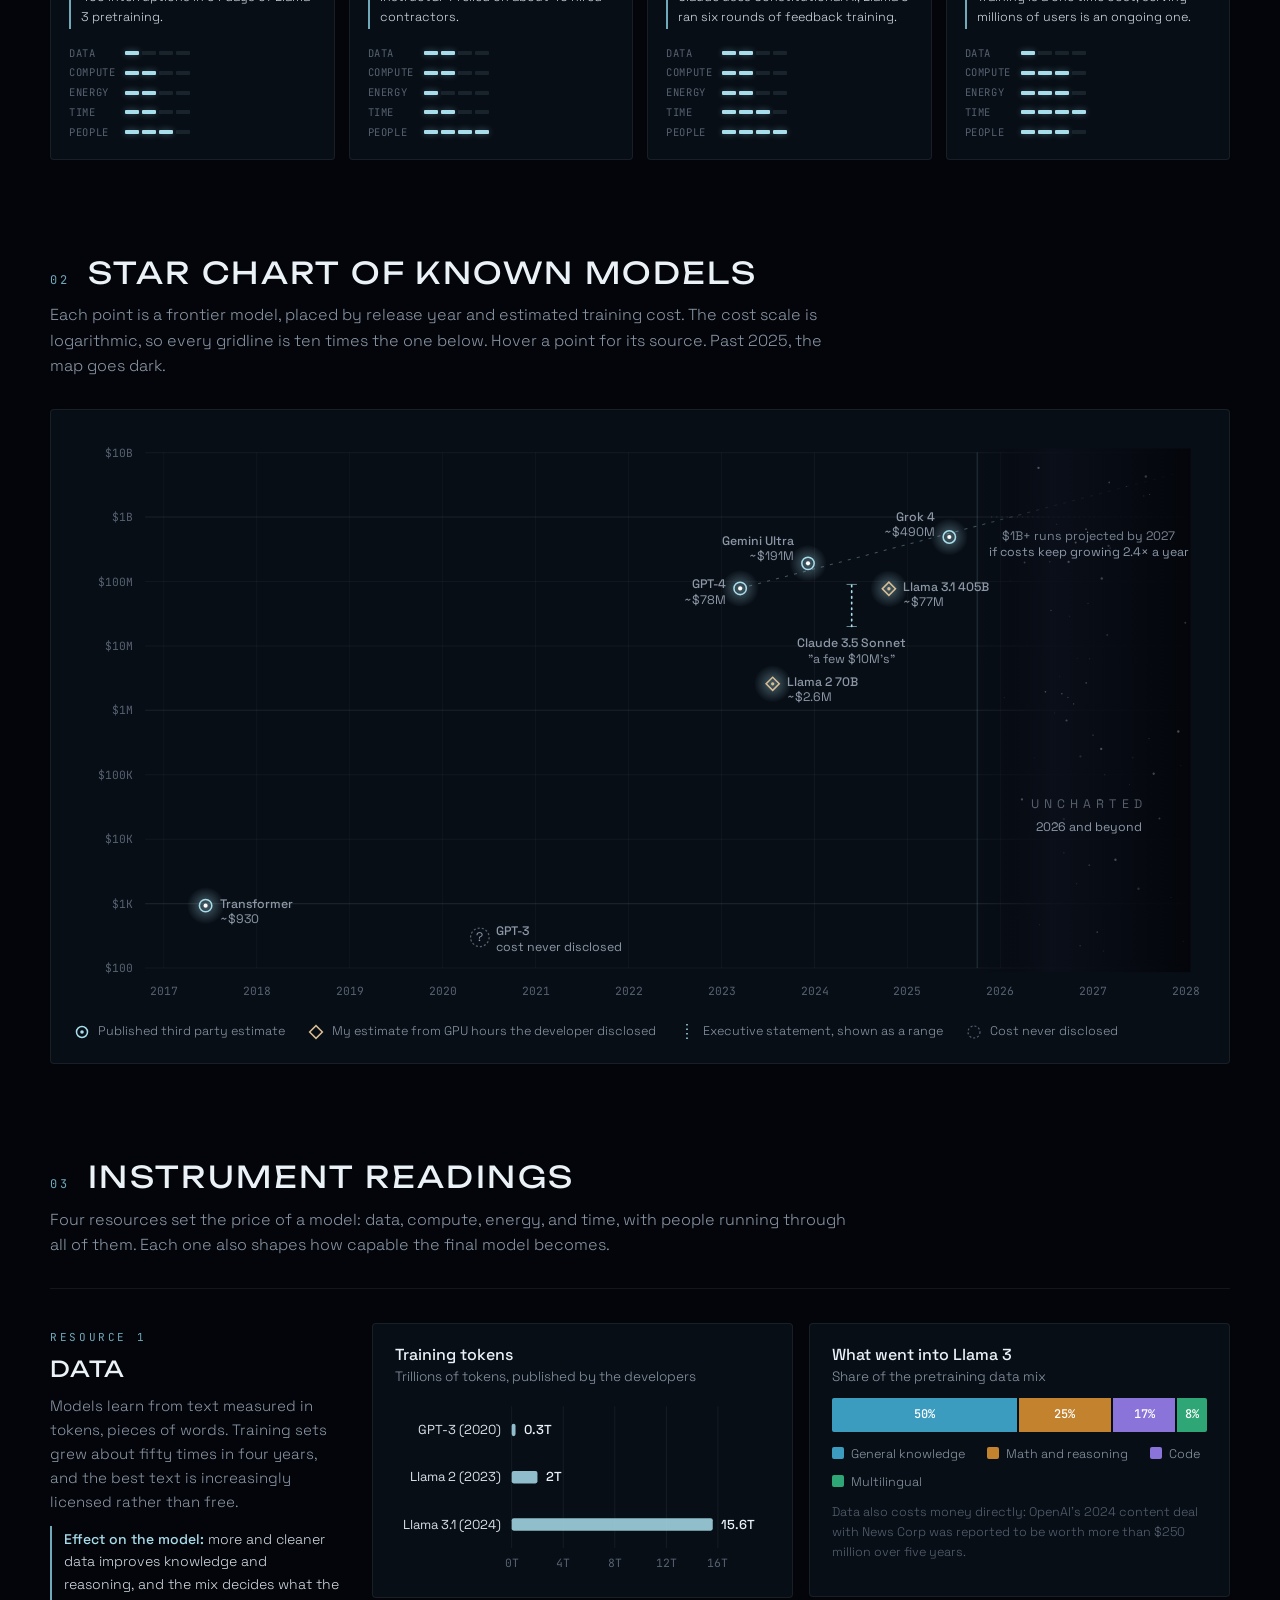
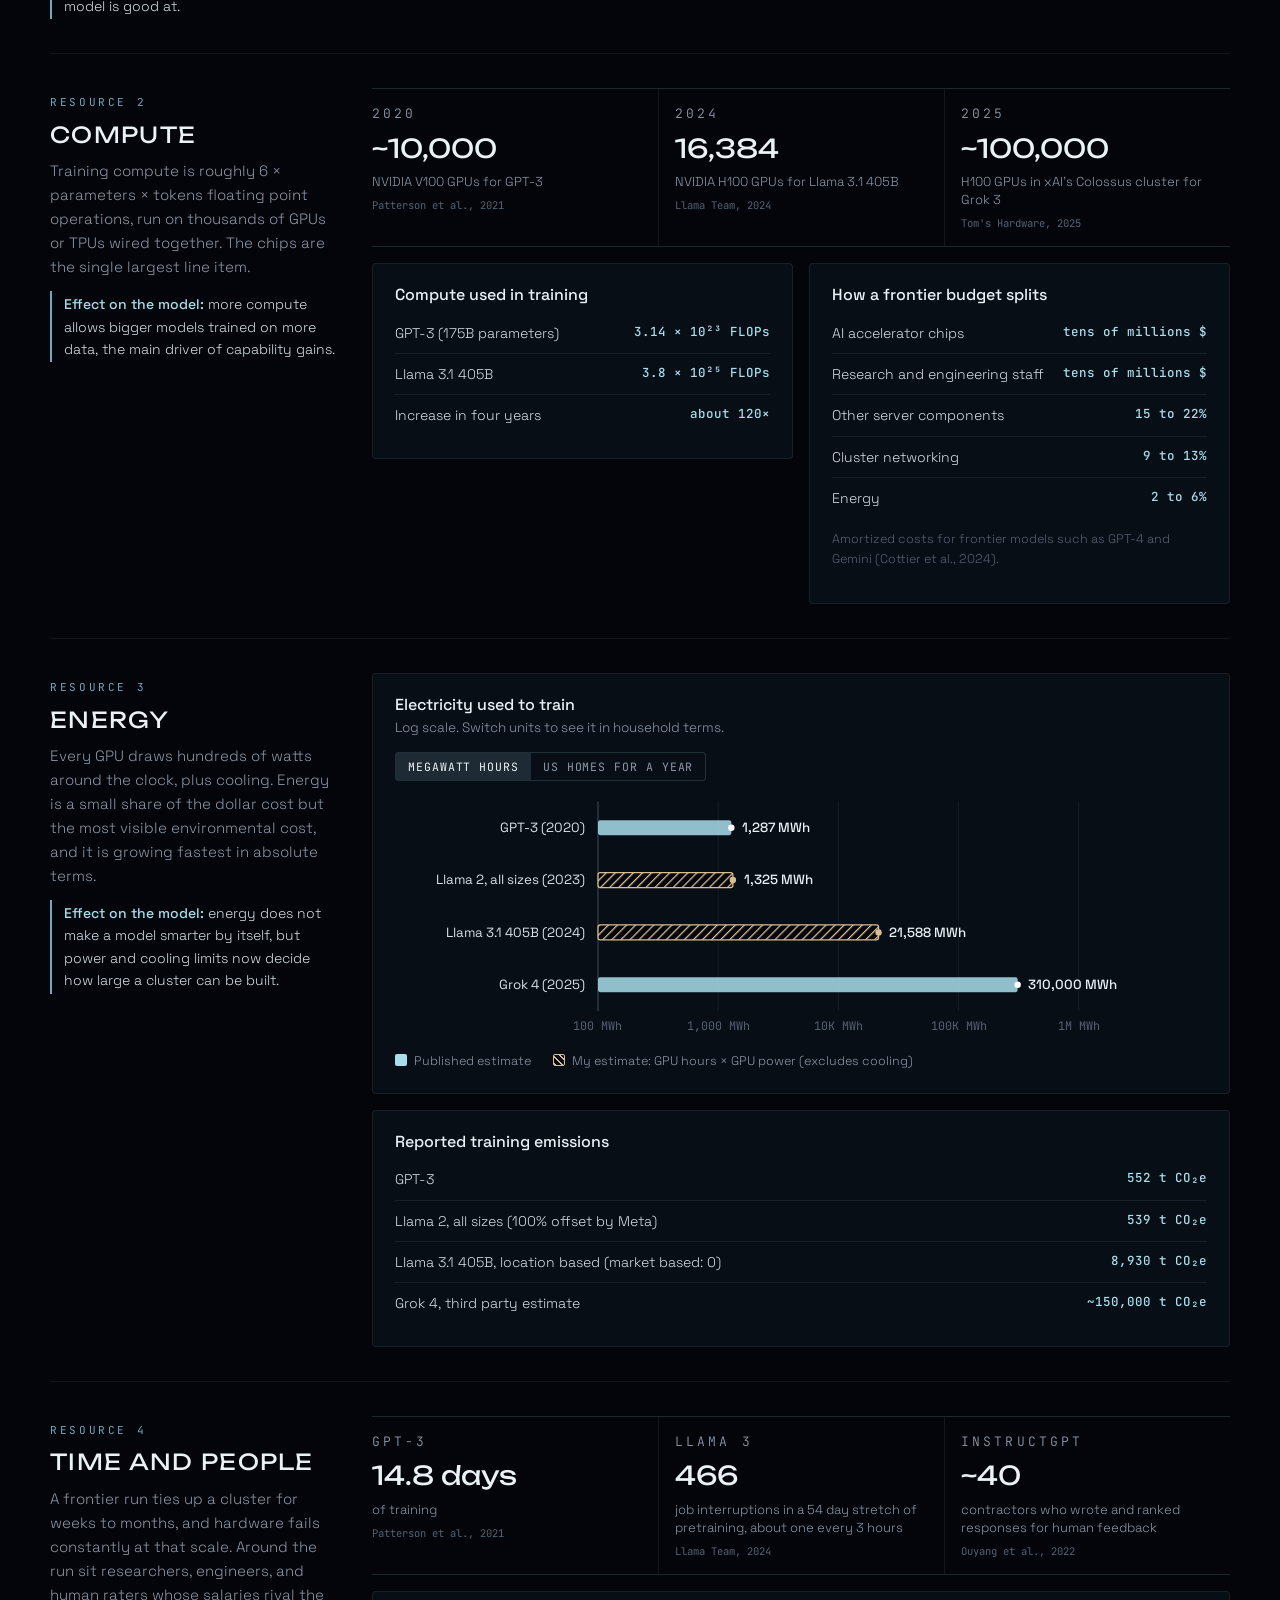
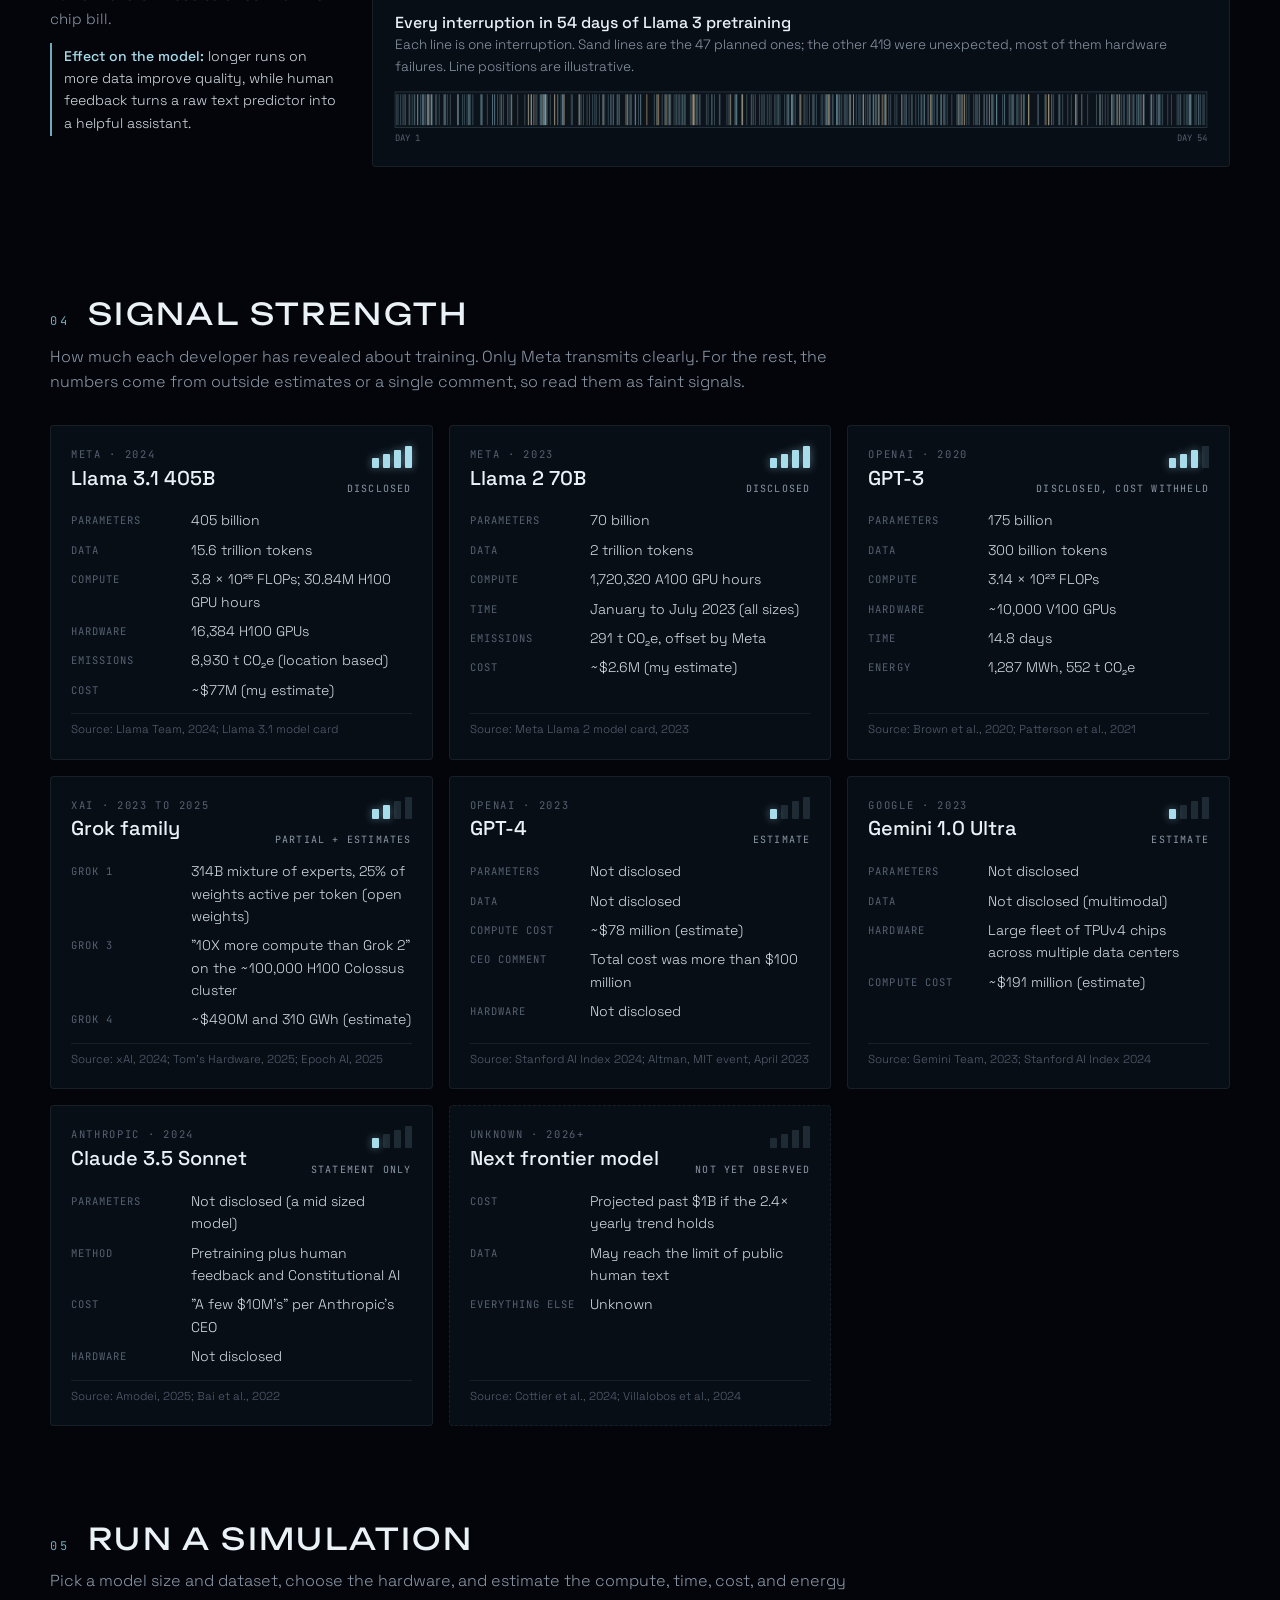
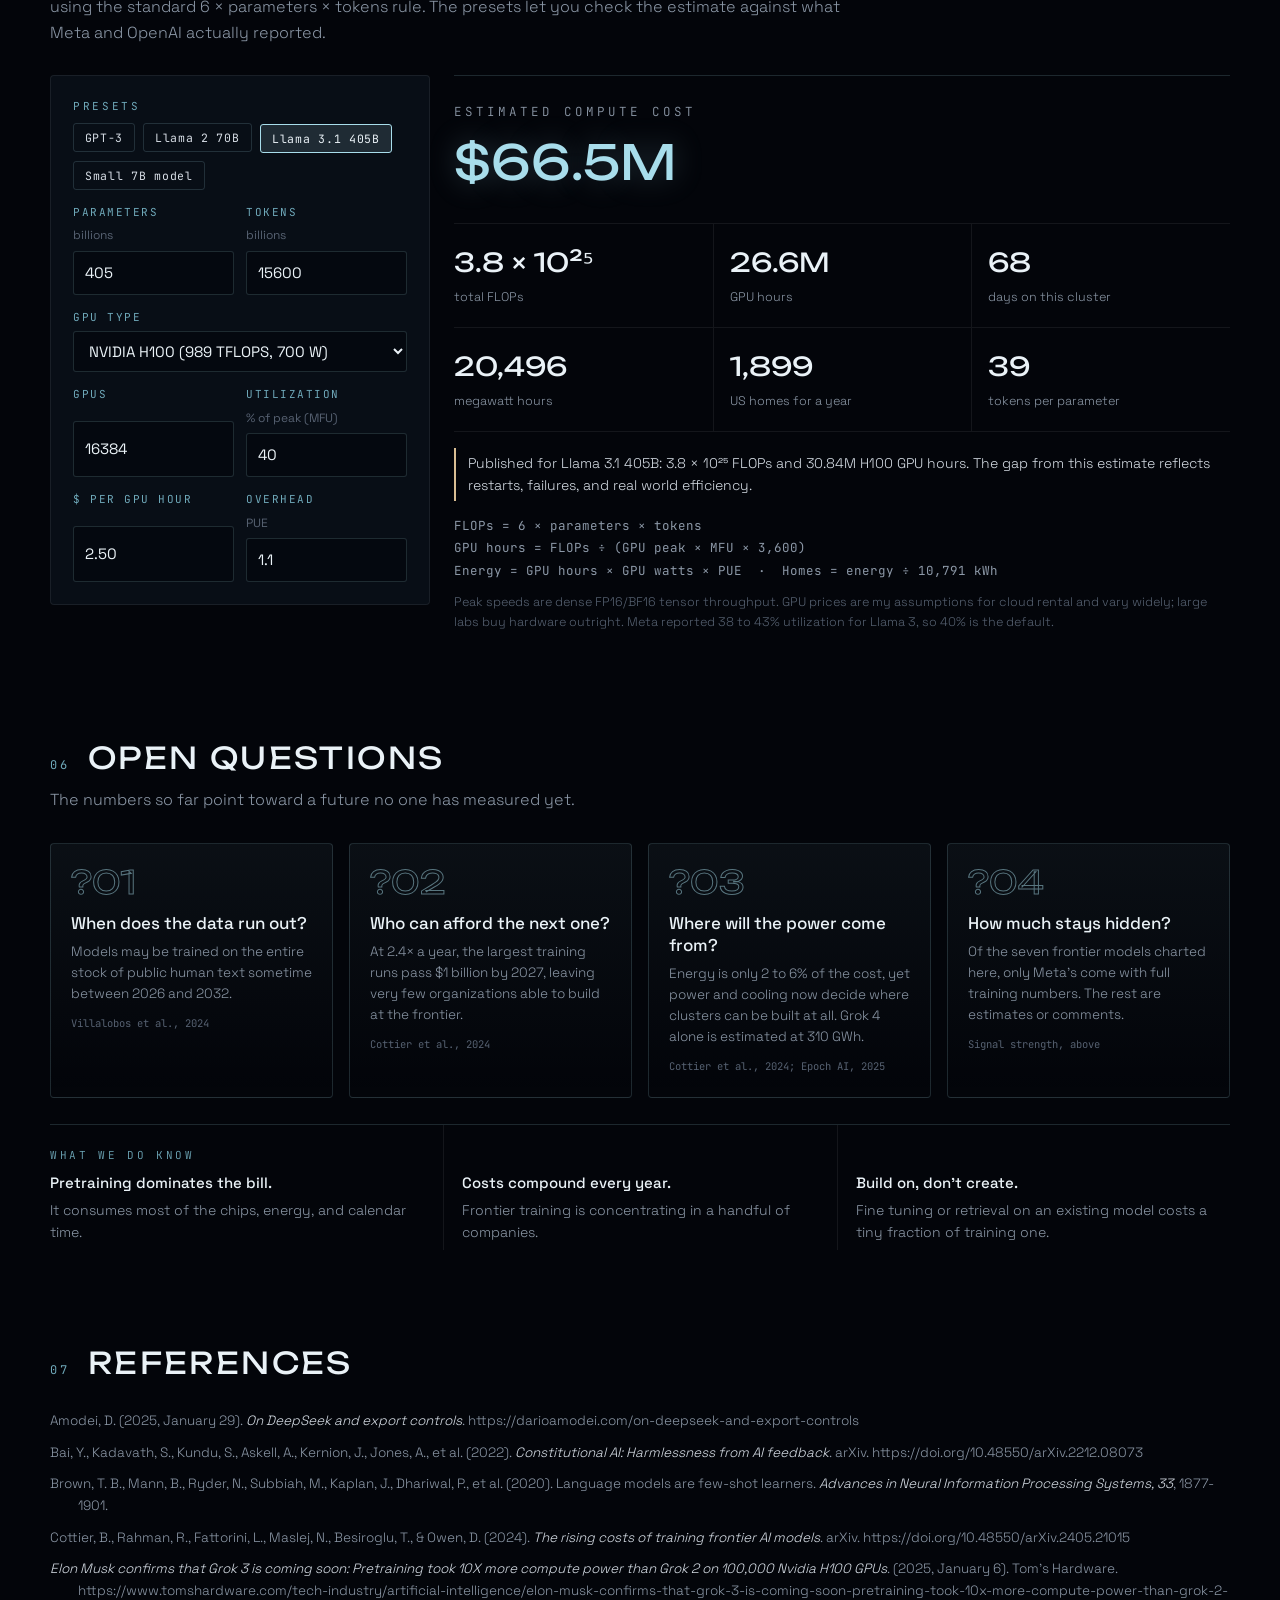
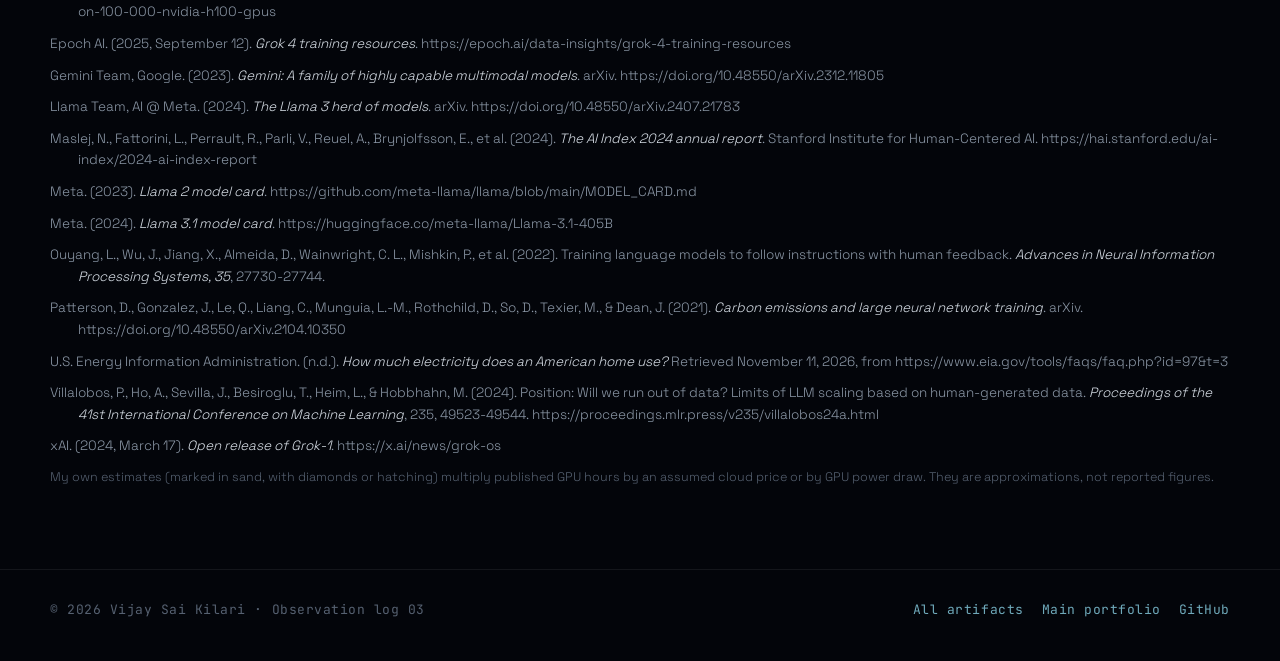
==== commit b48155cb: "Artifact 03: Beyond the Known dark redesign" ====
--- a/artifacts/03-llm-training-costs/index.html
+++ b/artifacts/03-llm-training-costs/index.html
@@ -3,18 +3,19 @@
 <head>
   <meta charset="utf-8">
   <meta name="viewport" content="width=device-width, initial-scale=1">
-  <title>The Cost of Training an LLM | Vijay Sai Kilari</title>
-  <meta name="description" content="An infographic on how large language models like GPT, Llama, Gemini, Claude, and Grok are trained, and what that training costs in data, compute, energy, and time.">
+  <title>Beyond the Known | Vijay Sai Kilari</title>
+  <meta name="description" content="An interactive infographic on how large language models like GPT, Llama, Gemini, Claude, and Grok are trained, and what that training costs in data, compute, energy, and time.">
   <link rel="preconnect" href="https://fonts.googleapis.com">
   <link rel="preconnect" href="https://fonts.gstatic.com" crossorigin>
-  <link href="https://fonts.googleapis.com/css2?family=Fraunces:opsz,wght@9..144,600;9..144,700&family=IBM+Plex+Mono:wght@500&family=IBM+Plex+Sans:wght@400;500;600&display=swap" rel="stylesheet">
+  <link href="https://fonts.googleapis.com/css2?family=JetBrains+Mono:wght@500&family=Space+Grotesk:wght@300;400;500;600&family=Unbounded:wght@400;600&display=swap" rel="stylesheet">
   <link rel="stylesheet" href="style.css">
 </head>
 <body>
+  <svg id="sky" aria-hidden="true"></svg>
   <svg width="0" height="0" style="position:absolute" aria-hidden="true">
     <defs>
       <pattern id="hatch" width="6" height="6" patternUnits="userSpaceOnUse" patternTransform="rotate(45)">
-        <rect width="6" height="6" fill="#ffffff"/><line x1="0" y1="0" x2="0" y2="6" stroke="#2F6B57" stroke-width="3"/>
+        <rect width="6" height="6" fill="#03050A"/><line x1="0" y1="0" x2="0" y2="6" stroke="#D9BE93" stroke-width="2.4"/>
       </pattern>
     </defs>
   </svg>
@@ -23,87 +24,119 @@
     <div class="wrap">
       <a class="back" href="../../">&larr; All artifacts</a>
       <nav class="topnav">
-        <a href="#pipeline">Pipeline</a>
-        <a href="#resources">Resources</a>
-        <a href="#models">Models</a>
-        <a href="#calculator">Calculator</a>
-        <a href="#sources">Sources</a>
+        <a href="#sequence">Sequence</a>
+        <a href="#chart">Star chart</a>
+        <a href="#resources">Instruments</a>
+        <a href="#models">Signals</a>
+        <a href="#calculator">Simulate</a>
+        <a href="#questions">Unknowns</a>
       </nav>
-      <a class="btn solid" href="poster.pdf" download>Download poster (PDF)</a>
+      <a class="btn" href="poster.pdf" download>Poster PDF</a>
     </div>
   </header>
 
+  <main>
   <!-- HERO -->
   <section class="hero">
     <div class="wrap">
-      <div class="ghost" aria-hidden="true">03</div>
-      <p class="eyebrow">Artifact 03 &middot; Generative AI Infrastructure</p>
-      <h1>What It Really Takes to Train a Large Language Model</h1>
-      <p class="lead">
-        Behind every chatbot answer is a training run that consumed trillions of words, tens of thousands of chips,
-        and enough electricity to power a small town. This page follows that process from raw data to deployment
-        and puts real numbers on each resource, using GPT, Llama, Gemini, Claude, and Grok as examples.
-      </p>
-      <div class="hero-grid">
-        <div class="stats">
-          <div class="stat"><b>2.4&times;</b><span>yearly growth in the cost of training frontier models since 2016</span><small>Cottier et al., 2024</small></div>
-          <div class="stat"><b>15.6T</b><span>tokens of text used to pretrain Llama 3.1 405B</span><small>Llama Team, 2024</small></div>
-          <div class="stat"><b>16,384</b><span>H100 GPUs running in parallel for that single training run</span><small>Llama Team, 2024</small></div>
-          <div class="stat"><b>310 GWh</b><span>estimated electricity to train Grok 4, about 28,700 US homes for a year</span><small>Epoch AI, 2025; EIA</small></div>
-        </div>
-        <div class="card chart" id="chart-cost">
-          <h4>Estimated training cost, 2017 to 2025</h4>
-          <p class="sub">Compute cost in US dollars on a log scale. Each step on the axis is ten times the last.</p>
-          <svg viewBox="0 0 560 300" role="img" aria-labelledby="costTitle"><title id="costTitle">Bar chart of estimated training costs from the Transformer at about 930 dollars to Grok 4 at about 490 million dollars</title></svg>
-          <div class="legend-row"><span><i class="solid"></i>Published estimate (AI Index, Epoch AI)</span><span><i class="hatch"></i>My estimate from published GPU hours</span></div>
-        </div>
-      </div>
-    </div>
-  </section>
-
-  <!-- PIPELINE -->
-  <section class="section alt" id="pipeline">
-    <div class="wrap">
-      <div class="section-head">
-        <p class="eyebrow">Part 1 &middot; The training process</p>
-        <h2><span class="secnum">01</span>From raw text to a deployed model</h2>
-        <p>Training an LLM happens in stages. The meters on each step show how heavily it draws on each resource, from one bar (light) to four bars (dominant). Pretraining is where most of the compute, energy, and money goes, but the steps around it decide whether the model is actually useful and safe.</p>
+      <svg class="eclipse" viewBox="0 0 640 640" aria-hidden="true">
+        <defs>
+          <radialGradient id="corona" cx="50%" cy="50%" r="50%">
+            <stop offset="0.52" stop-color="#A8DDEB" stop-opacity="0"/>
+            <stop offset="0.565" stop-color="#A8DDEB" stop-opacity=".55"/>
+            <stop offset="0.6" stop-color="#7EA9D6" stop-opacity=".22"/>
+            <stop offset="0.75" stop-color="#5B5FA8" stop-opacity=".08"/>
+            <stop offset="1" stop-color="#03050A" stop-opacity="0"/>
+          </radialGradient>
+          <radialGradient id="flare" cx="50%" cy="50%" r="50%">
+            <stop offset="0" stop-color="#ffffff"/><stop offset=".25" stop-color="#DDF4FA" stop-opacity=".7"/><stop offset="1" stop-color="#A8DDEB" stop-opacity="0"/>
+          </radialGradient>
+          <linearGradient id="rim" x1="0" y1="0" x2="1" y2="1">
+            <stop offset="0" stop-color="#E6F7FB" stop-opacity=".95"/><stop offset=".45" stop-color="#A8DDEB" stop-opacity=".25"/><stop offset="1" stop-color="#A8DDEB" stop-opacity=".05"/>
+          </linearGradient>
+        </defs>
+        <circle cx="320" cy="320" r="318" fill="url(#corona)"/>
+        <circle cx="320" cy="320" r="182" fill="#020308"/>
+        <circle cx="320" cy="320" r="182" fill="none" stroke="url(#rim)" stroke-width="1.6"/>
+        <circle cx="320" cy="320" r="236" fill="none" stroke="#A8DDEB" stroke-opacity=".08"/>
+        <circle cx="320" cy="320" r="290" fill="none" stroke="#A8DDEB" stroke-opacity=".05" stroke-dasharray="2 8"/>
+        <circle cx="196" cy="187" r="26" fill="url(#flare)"/><circle cx="196" cy="187" r="2.4" fill="#fff"/>
+      </svg>
+      <p class="eyebrow">Observation log 03 &middot; Vijay Sai Kilari</p>
+      <h1>Beyond<span>the known</span></h1>
+      <p class="sub">What it really takes to train a large language model</p>
+      <p class="lede">What it costs to bring a model like GPT, Llama, Gemini, Claude, or Grok into existence, measured in <b>data</b>, <b>compute</b>, <b>energy</b>, and <b>time</b>. Some of it has been charted. Most of it is still dark.</p>
+      <div class="coords">FIELD &middot; GENERATIVE AI INFRASTRUCTURE<br>OBJECTS &middot; GPT &middot; LLAMA &middot; GEMINI &middot; CLAUDE &middot; GROK<br>EPOCH &middot; 2017 &rarr; UNKNOWN</div>
+    </div>
+    <div class="wrap">
+      <div class="tele">
+        <div><span class="k">Cost growth</span><b>2.4&times; / yr</b><span class="d">growth in frontier training cost since 2016</span><small>Cottier et al., 2024</small></div>
+        <div><span class="k">Data</span><b>15.6T</b><span class="d">tokens used to pretrain Llama 3.1 405B</span><small>Llama Team, 2024</small></div>
+        <div><span class="k">Compute</span><b>16,384</b><span class="d">H100 GPUs running that single training run</span><small>Llama Team, 2024</small></div>
+        <div><span class="k">Energy</span><b>310 GWh</b><span class="d">estimated for Grok 4, about 28,700 US homes for a year</span><small>Epoch AI, 2025; EIA</small></div>
+      </div>
+    </div>
+  </section>
+
+  <!-- 01 SEQUENCE -->
+  <section class="section" id="sequence">
+    <div class="wrap">
+      <div class="section-head">
+        <div class="sh"><span class="n">01</span><h2>Launch sequence</h2></div>
+        <p>Eight stages take raw text to a deployed model. The meters show how heavily each stage draws on each resource, from one bar to four. Nearly all of the compute, energy, and time is spent at stage four.</p>
       </div>
       <div class="pipeline" id="pipeline-mount"></div>
     </div>
   </section>
 
-  <!-- RESOURCES -->
+  <!-- 02 STAR CHART -->
+  <section class="section" id="chart">
+    <div class="wrap">
+      <div class="section-head">
+        <div class="sh"><span class="n">02</span><h2>Star chart of known models</h2></div>
+        <p>Each point is a frontier model, placed by release year and estimated training cost. The cost scale is logarithmic, so every gridline is ten times the one below. Hover a point for its source. Past 2025, the map goes dark.</p>
+      </div>
+      <div class="panel chart">
+        <div class="starwrap"><svg id="star" viewBox="0 0 1100 560" role="img" aria-label="Scatter chart of estimated training cost by release year, from the Transformer at about 930 dollars in 2017 to Grok 4 at about 490 million dollars in 2025, with a projection past 1 billion dollars by 2027"></svg></div>
+        <div class="legend-row">
+          <span><svg width="18" height="18"><circle cx="9" cy="9" r="5.5" fill="none" stroke="#A8DDEB" stroke-width="1.5"/><circle cx="9" cy="9" r="1.8" fill="#A8DDEB"/></svg>Published third party estimate</span>
+          <span><svg width="18" height="18"><rect x="4.5" y="4.5" width="9" height="9" transform="rotate(45 9 9)" fill="none" stroke="#D9BE93" stroke-width="1.5"/></svg>My estimate from GPU hours the developer disclosed</span>
+          <span><svg width="18" height="18"><line x1="9" y1="1" x2="9" y2="17" stroke="#A8DDEB" stroke-width="1.5" stroke-dasharray="1.5 3"/></svg>Executive statement, shown as a range</span>
+          <span><svg width="18" height="18"><circle cx="9" cy="9" r="6" fill="none" stroke="#566171" stroke-width="1.2" stroke-dasharray="2 2"/></svg>Cost never disclosed</span>
+        </div>
+      </div>
+    </div>
+  </section>
+
+  <!-- 03 INSTRUMENTS -->
   <section class="section" id="resources">
     <div class="wrap">
       <div class="section-head">
-        <p class="eyebrow">Part 2 &middot; The resources</p>
-        <h2><span class="secnum">02</span>Where the money and energy go</h2>
-        <p>Four resources set the price of a model: data, compute, energy, and time, with people running through all of them. Each one also shapes how capable the final model is.</p>
-      </div>
-
-      <!-- DATA -->
+        <div class="sh"><span class="n">03</span><h2>Instrument readings</h2></div>
+        <p>Four resources set the price of a model: data, compute, energy, and time, with people running through all of them. Each one also shapes how capable the final model becomes.</p>
+      </div>
+
       <div class="res">
         <div class="side">
-          <span class="tag">Resource 1</span>
+          <span class="k">Resource 1</span>
           <h3>Data</h3>
-          <p>Models learn from text measured in tokens, pieces of words. Training sets have grown about fifty times in four years, and the best text is increasingly licensed rather than free.</p>
-          <div class="why"><b>Impact on the model:</b> more and cleaner data improves knowledge and reasoning, and the mix decides what the model is good at.</div>
+          <p>Models learn from text measured in tokens, pieces of words. Training sets grew about fifty times in four years, and the best text is increasingly licensed rather than free.</p>
+          <div class="why"><b>Effect on the model:</b> more and cleaner data improves knowledge and reasoning, and the mix decides what the model is good at.</div>
         </div>
         <div class="body">
-          <div class="card chart" id="chart-tokens">
+          <div class="panel chart" id="chart-tokens">
             <h4>Training tokens</h4>
             <p class="sub">Trillions of tokens, published by the developers</p>
             <svg viewBox="0 0 360 170" role="img" aria-label="Bar chart: GPT-3 0.3 trillion tokens, Llama 2 2 trillion, Llama 3.1 15.6 trillion"></svg>
           </div>
-          <div class="card chart">
+          <div class="panel chart">
             <h4>What went into Llama 3</h4>
             <p class="sub">Share of the pretraining data mix</p>
             <div class="mix" role="img" aria-label="General knowledge 50 percent, math and reasoning 25 percent, code 17 percent, multilingual 8 percent">
               <div style="flex:50;background:var(--s1)">50%</div>
               <div style="flex:25;background:var(--s2)">25%</div>
               <div style="flex:17;background:var(--s3)">17%</div>
-              <div class="dark-text" style="flex:8;background:var(--s4)">8%</div>
+              <div style="flex:8;background:var(--s4)">8%</div>
             </div>
             <div class="legend-row">
               <span><i style="background:var(--s1)"></i>General knowledge</span>
@@ -116,31 +149,30 @@
         </div>
       </div>
 
-      <!-- COMPUTE -->
       <div class="res">
         <div class="side">
-          <span class="tag">Resource 2</span>
+          <span class="k">Resource 2</span>
           <h3>Compute</h3>
-          <p>Training compute is roughly 6 &times; parameters &times; tokens floating point operations. That math runs on thousands of GPUs or TPUs wired together, and the chips are the single largest line item.</p>
-          <div class="why"><b>Impact on the model:</b> more compute allows bigger models trained on more data, which is the main driver of capability gains.</div>
+          <p>Training compute is roughly 6 &times; parameters &times; tokens floating point operations, run on thousands of GPUs or TPUs wired together. The chips are the single largest line item.</p>
+          <div class="why"><b>Effect on the model:</b> more compute allows bigger models trained on more data, the main driver of capability gains.</div>
         </div>
         <div class="body">
-          <div class="mini-stats wide">
-            <div class="stat"><b>~10,000</b><span>NVIDIA V100 GPUs for GPT-3 (2020)</span><small>Patterson et al., 2021</small></div>
-            <div class="stat"><b>16,384</b><span>NVIDIA H100 GPUs for Llama 3.1 405B (2024)</span><small>Llama Team, 2024</small></div>
-            <div class="stat"><b>~100,000</b><span>H100 GPUs in xAI's Colossus cluster for Grok 3 (2025)</span><small>Tom's Hardware, 2025</small></div>
-          </div>
-          <div class="card">
+          <div class="readouts wide">
+            <div><span class="k">2020</span><b>~10,000</b><span>NVIDIA V100 GPUs for GPT-3</span><small>Patterson et al., 2021</small></div>
+            <div><span class="k">2024</span><b>16,384</b><span>NVIDIA H100 GPUs for Llama 3.1 405B</span><small>Llama Team, 2024</small></div>
+            <div><span class="k">2025</span><b>~100,000</b><span>H100 GPUs in xAI's Colossus cluster for Grok 3</span><small>Tom's Hardware, 2025</small></div>
+          </div>
+          <div class="panel">
             <h4>Compute used in training</h4>
-            <ul class="split" style="margin-top:8px;">
+            <ul class="split">
               <li><span>GPT-3 (175B parameters)</span><b>3.14 &times; 10&sup2;&sup3; FLOPs</b></li>
               <li><span>Llama 3.1 405B</span><b>3.8 &times; 10&sup2;&#8309; FLOPs</b></li>
               <li><span>Increase in four years</span><b>about 120&times;</b></li>
             </ul>
           </div>
-          <div class="card">
-            <h4>How a frontier training budget splits</h4>
-            <ul class="split" style="margin-top:8px;">
+          <div class="panel">
+            <h4>How a frontier budget splits</h4>
+            <ul class="split">
               <li><span>AI accelerator chips</span><b>tens of millions $</b></li>
               <li><span>Research and engineering staff</span><b>tens of millions $</b></li>
               <li><span>Other server components</span><b>15 to 22%</b></li>
@@ -152,28 +184,27 @@
         </div>
       </div>
 
-      <!-- ENERGY -->
       <div class="res">
         <div class="side">
-          <span class="tag">Resource 3</span>
+          <span class="k">Resource 3</span>
           <h3>Energy</h3>
           <p>Every GPU draws hundreds of watts around the clock, plus cooling. Energy is a small share of the dollar cost but the most visible environmental cost, and it is growing fastest in absolute terms.</p>
-          <div class="why"><b>Impact on the model:</b> energy does not make a model smarter by itself, but power and cooling limits now decide how large a cluster can be built.</div>
+          <div class="why"><b>Effect on the model:</b> energy does not make a model smarter by itself, but power and cooling limits now decide how large a cluster can be built.</div>
         </div>
         <div class="body">
-          <div class="card chart wide" id="chart-energy">
+          <div class="panel chart wide" id="chart-energy">
             <h4>Electricity used to train</h4>
             <p class="sub">Log scale. Switch units to see it in household terms.</p>
             <div class="unit-toggle" role="group" aria-label="Energy units">
               <button type="button" class="on" data-unit="mwh">Megawatt hours</button>
-              <button type="button" data-unit="homes">US homes powered for a year</button>
+              <button type="button" data-unit="homes">US homes for a year</button>
             </div>
             <svg viewBox="0 0 760 230" role="img" aria-label="Bar chart of training electricity: GPT-3 1,287 MWh, Llama 2 family about 1,325 MWh, Llama 3.1 405B about 21,600 MWh, Grok 4 about 310,000 MWh"></svg>
             <div class="legend-row"><span><i class="solid"></i>Published estimate</span><span><i class="hatch"></i>My estimate: GPU hours &times; GPU power (excludes cooling)</span></div>
           </div>
-          <div class="card wide">
+          <div class="panel wide">
             <h4>Reported training emissions</h4>
-            <ul class="split" style="margin-top:8px;">
+            <ul class="split">
               <li><span>GPT-3</span><b>552 t CO&#8322;e</b></li>
               <li><span>Llama 2, all sizes (100% offset by Meta)</span><b>539 t CO&#8322;e</b></li>
               <li><span>Llama 3.1 405B, location based (market based: 0)</span><b>8,930 t CO&#8322;e</b></li>
@@ -183,59 +214,56 @@
         </div>
       </div>
 
-      <!-- TIME -->
       <div class="res">
         <div class="side">
-          <span class="tag">Resource 4</span>
+          <span class="k">Resource 4</span>
           <h3>Time and people</h3>
-          <p>A frontier run ties up a cluster for weeks to months, and hardware fails constantly at that scale. Around the run sit teams of researchers, engineers, and human raters whose salaries rival the chip bill.</p>
-          <div class="why"><b>Impact on the model:</b> longer runs on more data improve quality, while human feedback is what turns a raw text predictor into a helpful assistant.</div>
+          <p>A frontier run ties up a cluster for weeks to months, and hardware fails constantly at that scale. Around the run sit researchers, engineers, and human raters whose salaries rival the chip bill.</p>
+          <div class="why"><b>Effect on the model:</b> longer runs on more data improve quality, while human feedback turns a raw text predictor into a helpful assistant.</div>
         </div>
         <div class="body">
-          <div class="mini-stats wide">
-            <div class="stat"><b>14.8 days</b><span>to train GPT-3</span><small>Patterson et al., 2021</small></div>
-            <div class="stat"><b>466</b><span>job interruptions in a 54 day stretch of Llama 3 pretraining, about one every 3 hours</span><small>Llama Team, 2024</small></div>
-            <div class="stat"><b>~40</b><span>contractors who wrote and ranked responses for InstructGPT's human feedback</span><small>Ouyang et al., 2022</small></div>
-          </div>
-        </div>
-      </div>
-    </div>
-  </section>
-
-  <!-- MODELS -->
-  <section class="section alt" id="models">
-    <div class="wrap">
-      <div class="section-head">
-        <p class="eyebrow">Part 3 &middot; Real models</p>
-        <h2><span class="secnum">03</span>What we know about specific models</h2>
-        <p>The biggest finding from my research: how much each company discloses varies enormously. Meta publishes GPU hours and emissions. OpenAI, Google, Anthropic, and xAI share little, so many figures come from outside estimates. Each card is labeled by where its numbers come from.</p>
-      </div>
-      <div class="key">
-        <span class="badge b-disclosed">Disclosed</span> developer published the figures
-        <span class="badge b-estimate">Estimate</span> third party estimate
-        <span class="badge b-statement">Statement</span> executive comment only
+          <div class="readouts wide">
+            <div><span class="k">GPT-3</span><b>14.8 days</b><span>of training</span><small>Patterson et al., 2021</small></div>
+            <div><span class="k">Llama 3</span><b>466</b><span>job interruptions in a 54 day stretch of pretraining, about one every 3 hours</span><small>Llama Team, 2024</small></div>
+            <div><span class="k">InstructGPT</span><b>~40</b><span>contractors who wrote and ranked responses for human feedback</span><small>Ouyang et al., 2022</small></div>
+          </div>
+          <div class="panel wide chart">
+            <h4>Every interruption in 54 days of Llama 3 pretraining</h4>
+            <p class="sub">Each line is one interruption. Sand lines are the 47 planned ones; the other 419 were unexpected, most of them hardware failures. Line positions are illustrative.</p>
+            <svg id="interrupts" class="interrupts" viewBox="0 0 1000 70" role="img" aria-label="466 interruption marks spread across a 54 day timeline"></svg>
+          </div>
+        </div>
+      </div>
+    </div>
+  </section>
+
+  <!-- 04 SIGNALS -->
+  <section class="section" id="models">
+    <div class="wrap">
+      <div class="section-head">
+        <div class="sh"><span class="n">04</span><h2>Signal strength</h2></div>
+        <p>How much each developer has revealed about training. Only Meta transmits clearly. For the rest, the numbers come from outside estimates or a single comment, so read them as faint signals.</p>
       </div>
       <div class="models" id="models-mount"></div>
     </div>
   </section>
 
-  <!-- CALCULATOR -->
+  <!-- 05 CALCULATOR -->
   <section class="section" id="calculator">
     <div class="wrap">
       <div class="section-head">
-        <p class="eyebrow">Part 4 &middot; Try it</p>
-        <h2><span class="secnum">04</span>Training cost calculator</h2>
-        <p>Pick a model size and dataset, choose the hardware, and the calculator estimates compute, time, cost, and energy using the standard 6 &times; parameters &times; tokens rule. The presets let you check the estimate against what Meta and OpenAI actually reported.</p>
+        <div class="sh"><span class="n">05</span><h2>Run a simulation</h2></div>
+        <p>Pick a model size and dataset, choose the hardware, and estimate the compute, time, cost, and energy using the standard 6 &times; parameters &times; tokens rule. The presets let you check the estimate against what Meta and OpenAI actually reported.</p>
       </div>
       <div class="calc">
-        <form id="calc-form" class="card" onsubmit="return false;">
+        <form id="calc-form" class="panel" onsubmit="return false;">
           <div>
-            <div class="tiny" style="margin-bottom:6px;font-weight:600;color:var(--forest)">Presets</div>
+            <div class="k" style="margin-bottom:8px">Presets</div>
             <div class="presets" id="presets"></div>
           </div>
           <div class="row2">
             <label>Parameters <small>billions</small><input id="in-params" type="number" min="0.1" step="any" value="405"></label>
-            <label>Training tokens <small>billions</small><input id="in-tokens" type="number" min="1" step="any" value="15600"></label>
+            <label>Tokens <small>billions</small><input id="in-tokens" type="number" min="1" step="any" value="15600"></label>
           </div>
           <label>GPU type
             <select id="in-gpu">
@@ -245,23 +273,23 @@
             </select>
           </label>
           <div class="row2">
-            <label>Number of GPUs<input id="in-gpus" type="number" min="1" step="1" value="16384"></label>
-            <label>Utilization (MFU) <small>% of peak</small><input id="in-mfu" type="number" min="5" max="80" step="1" value="40"></label>
+            <label>GPUs<input id="in-gpus" type="number" min="1" step="1" value="16384"></label>
+            <label>Utilization <small>% of peak (MFU)</small><input id="in-mfu" type="number" min="5" max="80" step="1" value="40"></label>
           </div>
           <div class="row2">
-            <label>Price per GPU hour <small>US $</small><input id="in-price" type="number" min="0" step="0.05" value="2.50"></label>
-            <label>Data center overhead <small>PUE</small><input id="in-pue" type="number" min="1" max="2" step="0.05" value="1.1"></label>
+            <label>$ per GPU hour<input id="in-price" type="number" min="0" step="0.05" value="2.50"></label>
+            <label>Overhead <small>PUE</small><input id="in-pue" type="number" min="1" max="2" step="0.05" value="1.1"></label>
           </div>
         </form>
         <div>
           <div class="out">
-            <div class="stat hero-out"><b id="o-cost">$0</b><span>estimated compute cost</span></div>
-            <div class="stat"><b id="o-flops">0</b><span>total FLOPs</span></div>
-            <div class="stat"><b id="o-hours">0</b><span>GPU hours</span></div>
-            <div class="stat"><b id="o-days">0</b><span>days on this cluster</span></div>
-            <div class="stat"><b id="o-mwh">0</b><span>megawatt hours of electricity</span></div>
-            <div class="stat"><b id="o-homes">0</b><span>US homes powered for a year</span></div>
-            <div class="stat"><b id="o-tpp">0</b><span>tokens per parameter</span></div>
+            <div class="hero-out"><span class="k">Estimated compute cost</span><b id="o-cost">$0</b></div>
+            <div><b id="o-flops">0</b><span>total FLOPs</span></div>
+            <div><b id="o-hours">0</b><span>GPU hours</span></div>
+            <div><b id="o-days">0</b><span>days on this cluster</span></div>
+            <div><b id="o-mwh">0</b><span>megawatt hours</span></div>
+            <div><b id="o-homes">0</b><span>US homes for a year</span></div>
+            <div><b id="o-tpp">0</b><span>tokens per parameter</span></div>
           </div>
           <div class="compare" id="compare"></div>
           <div class="formula">
@@ -275,19 +303,23 @@
     </div>
   </section>
 
-  <!-- TAKEAWAYS -->
-  <section class="section alt" id="takeaways">
-    <div class="wrap">
-      <div class="section-head">
-        <p class="eyebrow">Part 5 &middot; So what</p>
-        <h2><span class="secnum">05</span>Key takeaways</h2>
-      </div>
-      <div class="takes">
-        <div class="take"><b>Pretraining dominates the bill.</b><p>It is the step that consumes most of the chips, energy, and calendar time. Every other step is cheap by comparison.</p></div>
-        <div class="take"><b>Costs grow faster than budgets.</b><p>At 2.4&times; a year, the largest runs are projected to pass $1 billion by 2027, limiting frontier training to a handful of companies.</p></div>
-        <div class="take"><b>Energy is the hidden constraint.</b><p>It is only 2 to 6% of the dollars, but power and cooling now limit where clusters can be built and carry real environmental costs.</p></div>
-        <div class="take"><b>Transparency is uneven.</b><p>Only Meta publishes detailed training numbers. For investment or policy decisions, most figures are still estimates that should be treated with care.</p></div>
-        <div class="take"><b>For most organizations, build on, do not train.</b><p>Fine tuning or retrieval on top of an existing model costs a tiny fraction of pretraining, which is how most enterprises actually adopt LLMs.</p></div>
+  <!-- 06 QUESTIONS -->
+  <section class="section" id="questions">
+    <div class="wrap">
+      <div class="section-head">
+        <div class="sh"><span class="n">06</span><h2>Open questions</h2></div>
+        <p>The numbers so far point toward a future no one has measured yet.</p>
+      </div>
+      <div class="qs">
+        <div class="q"><div class="qn">?01</div><b>When does the data run out?</b><p>Models may be trained on the entire stock of public human text sometime between 2026 and 2032.</p><small>Villalobos et al., 2024</small></div>
+        <div class="q"><div class="qn">?02</div><b>Who can afford the next one?</b><p>At 2.4&times; a year, the largest training runs pass $1 billion by 2027, leaving very few organizations able to build at the frontier.</p><small>Cottier et al., 2024</small></div>
+        <div class="q"><div class="qn">?03</div><b>Where will the power come from?</b><p>Energy is only 2 to 6% of the cost, yet power and cooling now decide where clusters can be built at all. Grok 4 alone is estimated at 310 GWh.</p><small>Cottier et al., 2024; Epoch AI, 2025</small></div>
+        <div class="q"><div class="qn">?04</div><b>How much stays hidden?</b><p>Of the seven frontier models charted here, only Meta's come with full training numbers. The rest are estimates or comments.</p><small>Signal strength, above</small></div>
+      </div>
+      <div class="known">
+        <div><span class="k">What we do know</span><b>Pretraining dominates the bill.</b>It consumes most of the chips, energy, and calendar time.</div>
+        <div><span class="k">&nbsp;</span><b>Costs compound every year.</b>Frontier training is concentrating in a handful of companies.</div>
+        <div><span class="k">&nbsp;</span><b>Build on, don't create.</b>Fine tuning or retrieval on an existing model costs a tiny fraction of training one.</div>
       </div>
     </div>
   </section>
@@ -295,32 +327,34 @@
   <!-- SOURCES -->
   <section class="section" id="sources">
     <div class="wrap">
-      <div class="section-head"><p class="eyebrow">Sources</p><h2 style="font-size:28px;">References</h2></div>
+      <div class="section-head"><div class="sh"><span class="n">07</span><h2>References</h2></div></div>
       <div class="refs">
         <p>Amodei, D. (2025, January 29). <em>On DeepSeek and export controls</em>. https://darioamodei.com/on-deepseek-and-export-controls</p>
         <p>Bai, Y., Kadavath, S., Kundu, S., Askell, A., Kernion, J., Jones, A., et al. (2022). <em>Constitutional AI: Harmlessness from AI feedback</em>. arXiv. https://doi.org/10.48550/arXiv.2212.08073</p>
         <p>Brown, T. B., Mann, B., Ryder, N., Subbiah, M., Kaplan, J., Dhariwal, P., et al. (2020). Language models are few-shot learners. <em>Advances in Neural Information Processing Systems, 33</em>, 1877-1901.</p>
         <p>Cottier, B., Rahman, R., Fattorini, L., Maslej, N., Besiroglu, T., &amp; Owen, D. (2024). <em>The rising costs of training frontier AI models</em>. arXiv. https://doi.org/10.48550/arXiv.2405.21015</p>
+        <p><em>Elon Musk confirms that Grok 3 is coming soon: Pretraining took 10X more compute power than Grok 2 on 100,000 Nvidia H100 GPUs</em>. (2025, January 6). Tom's Hardware. https://www.tomshardware.com/tech-industry/artificial-intelligence/elon-musk-confirms-that-grok-3-is-coming-soon-pretraining-took-10x-more-compute-power-than-grok-2-on-100-000-nvidia-h100-gpus</p>
         <p>Epoch AI. (2025, September 12). <em>Grok 4 training resources</em>. https://epoch.ai/data-insights/grok-4-training-resources</p>
         <p>Gemini Team, Google. (2023). <em>Gemini: A family of highly capable multimodal models</em>. arXiv. https://doi.org/10.48550/arXiv.2312.11805</p>
         <p>Llama Team, AI @ Meta. (2024). <em>The Llama 3 herd of models</em>. arXiv. https://doi.org/10.48550/arXiv.2407.21783</p>
         <p>Maslej, N., Fattorini, L., Perrault, R., Parli, V., Reuel, A., Brynjolfsson, E., et al. (2024). <em>The AI Index 2024 annual report</em>. Stanford Institute for Human-Centered AI. https://hai.stanford.edu/ai-index/2024-ai-index-report</p>
         <p>Meta. (2023). <em>Llama 2 model card</em>. https://github.com/meta-llama/llama/blob/main/MODEL_CARD.md</p>
         <p>Meta. (2024). <em>Llama 3.1 model card</em>. https://huggingface.co/meta-llama/Llama-3.1-405B</p>
-        <p>Ouyang, L., Wu, J., Jiang, X., Almeida, D., Wainwright, C. L., Mishkin, P., et al. (2022). Training language models to follow instructions with human feedback. <em>Advances in Neural Information Processing Systems, 35</em>.</p>
+        <p>Ouyang, L., Wu, J., Jiang, X., Almeida, D., Wainwright, C. L., Mishkin, P., et al. (2022). Training language models to follow instructions with human feedback. <em>Advances in Neural Information Processing Systems, 35</em>, 27730-27744.</p>
         <p>Patterson, D., Gonzalez, J., Le, Q., Liang, C., Munguia, L.-M., Rothchild, D., So, D., Texier, M., &amp; Dean, J. (2021). <em>Carbon emissions and large neural network training</em>. arXiv. https://doi.org/10.48550/arXiv.2104.10350</p>
-        <p><em>Elon Musk confirms that Grok 3 is coming soon: Pretraining took 10X more compute power than Grok 2 on 100,000 Nvidia H100 GPUs</em>. (2025, January 6). Tom's Hardware. https://www.tomshardware.com/tech-industry/artificial-intelligence/elon-musk-confirms-that-grok-3-is-coming-soon-pretraining-took-10x-more-compute-power-than-grok-2-on-100-000-nvidia-h100-gpus</p>
         <p>U.S. Energy Information Administration. (n.d.). <em>How much electricity does an American home use?</em> Retrieved November 11, 2026, from https://www.eia.gov/tools/faqs/faq.php?id=97&amp;t=3</p>
+        <p>Villalobos, P., Ho, A., Sevilla, J., Besiroglu, T., Heim, L., &amp; Hobbhahn, M. (2024). Position: Will we run out of data? Limits of LLM scaling based on human-generated data. <em>Proceedings of the 41st International Conference on Machine Learning</em>, 235, 49523-49544. https://proceedings.mlr.press/v235/villalobos24a.html</p>
         <p>xAI. (2024, March 17). <em>Open release of Grok-1</em>. https://x.ai/news/grok-os</p>
       </div>
-      <p class="note">My own estimates (marked with hatching or "my estimate") multiply published GPU hours by an assumed cloud price or by GPU power draw. They are approximations, not reported figures.</p>
-    </div>
-  </section>
+      <p class="note">My own estimates (marked in sand, with diamonds or hatching) multiply published GPU hours by an assumed cloud price or by GPU power draw. They are approximations, not reported figures.</p>
+    </div>
+  </section>
+  </main>
 
   <footer class="footer">
     <div class="wrap">
-      <div>&copy; 2026 Vijay Sai Kilari &middot; Applied ML Portfolio &middot; Artifact 03</div>
-      <div class="links"><a href="../../">All artifacts</a><a href="https://omsairamkvs99.github.io/">Main portfolio</a><a href="https://github.com/omsairamkvs99">GitHub</a></div>
+      <div>&copy; 2026 Vijay Sai Kilari &middot; Observation log 03</div>
+      <div><a href="../../">All artifacts</a><a href="https://omsairamkvs99.github.io/">Main portfolio</a><a href="https://github.com/omsairamkvs99">GitHub</a></div>
     </div>
   </footer>
 
--- a/artifacts/03-llm-training-costs/style.css
+++ b/artifacts/03-llm-training-costs/style.css
@@ -1,189 +1,228 @@
-/* Artifact 03: The real cost of training an LLM (self contained) */
+/* Artifact 03: Beyond the Known (dark observatory theme, self contained) */
 :root {
-  --forest: #1F2E2A;
-  --forest-2: #2C4039;
-  --sage: #84B59F;
-  --euc: #69A297;
-  --mist: #DCE8E1;
-  --paper: #F5F2EB;
-  --card: #FFFFFF;
-  --ink: #1F2E2A;
-  --soft: #4E5F59;
-  --muted: #7A8A84;
-  --line: #D5DDD7;
-  --bar: #2F6B57;
-  --bar-hi: #1F4D3F;
-  --amber: #B9772F;
-  --s1: #2a78d6; --s2: #eb6834; --s3: #1baf7a; --s4: #eda100;
-  --serif: "Fraunces", Georgia, serif;
-  --sans: "IBM Plex Sans", system-ui, sans-serif;
-  --mono: "IBM Plex Mono", ui-monospace, monospace;
-  --shadow: 0 1px 2px rgba(31,46,42,.06), 0 8px 24px rgba(31,46,42,.07);
+  --bg: #03050A;
+  --panel: rgba(12, 18, 28, .72);
+  --panel-2: rgba(168, 221, 235, .035);
+  --ink: #D7DEE6;
+  --bright: #EAF2F7;
+  --mut: #8C98A7;
+  --faint: #566171;
+  --line: rgba(168, 221, 235, .16);
+  --line2: rgba(255, 255, 255, .07);
+  --ice: #A8DDEB;
+  --ice2: #6FA9BA;
+  --sand: #D9BE93;
+  --s1: #3B9CC0; --s2: #C2822E; --s3: #8A74DA; --s4: #2FA676;
+  --disp: "Unbounded", sans-serif;
+  --sans: "Space Grotesk", system-ui, sans-serif;
+  --mono: "JetBrains Mono", ui-monospace, monospace;
 }
 * { box-sizing: border-box; }
 html { scroll-behavior: smooth; }
-body { margin: 0; background: var(--paper); color: var(--ink); font-family: var(--sans); font-size: 16px; line-height: 1.6; }
-a { color: var(--euc); }
+body {
+  margin: 0; color: var(--ink); font-family: var(--sans); font-weight: 400; font-size: 16px; line-height: 1.6;
+  background: var(--bg);
+}
+#sky { position: fixed; inset: 0; width: 100%; height: 100%; z-index: 0; pointer-events: none;
+  background:
+    radial-gradient(1100px 800px at 85% 0%, rgba(46, 72, 110, .28), transparent 65%),
+    radial-gradient(900px 700px at 0% 50%, rgba(30, 52, 78, .20), transparent 65%),
+    radial-gradient(1000px 800px at 100% 100%, rgba(40, 34, 78, .22), transparent 65%); }
+main, header, footer { position: relative; z-index: 1; }
+a { color: var(--ice); }
+::selection { background: rgba(168, 221, 235, .25); }
 .wrap { width: min(1180px, 100% - 32px); margin-inline: auto; }
 
 /* top bar */
-.topbar { position: sticky; top: 0; z-index: 30; background: rgba(245,242,235,.94); backdrop-filter: blur(8px); border-bottom: 1px solid var(--line); }
+.topbar { position: sticky; top: 0; z-index: 30; background: rgba(3, 5, 10, .78); backdrop-filter: blur(10px); border-bottom: 1px solid var(--line2); }
 .topbar .wrap { display: flex; align-items: center; justify-content: space-between; gap: 14px; padding: 12px 0; }
-.topbar .back { text-decoration: none; font-weight: 500; font-size: 14px; }
-.topnav { display: flex; gap: 18px; flex-wrap: wrap; }
-.topnav a { color: var(--soft); text-decoration: none; font-size: 14px; font-weight: 500; }
-.topnav a:hover { color: var(--forest); }
-.btn { display: inline-flex; align-items: center; gap: 8px; padding: 9px 18px; border-radius: 999px; font-weight: 600; font-size: 14px; text-decoration: none; border: 1.5px solid var(--forest); color: var(--forest); background: transparent; cursor: pointer; font-family: inherit; }
-.btn:hover { background: var(--forest); color: var(--paper); }
-.btn.solid { background: var(--forest); color: var(--paper); }
-@media (max-width: 860px) { .topnav { display: none; } }
-
-.eyebrow { font-family: var(--mono); font-size: 12px; letter-spacing: .14em; text-transform: uppercase; color: var(--euc); margin: 0 0 10px; }
-h1, h2, h3, h4 { font-family: var(--serif); color: var(--forest); line-height: 1.15; margin: 0; }
-h1 { font-size: clamp(36px, 5.4vw, 64px); }
-h2 { font-size: clamp(28px, 3.6vw, 40px); }
-h3 { font-size: 21px; }
-h4 { font-size: 17px; }
-.section { padding: 72px 0; }
-.section.alt { background: #EEF3EF; }
-.section-head { max-width: 780px; margin-bottom: 34px; }
-.section-head p { color: var(--soft); margin: 12px 0 0; }
-.secnum { font-family: var(--serif); color: var(--sage); margin-right: 10px; }
-.card { background: var(--card); border: 1px solid var(--line); border-radius: 14px; box-shadow: var(--shadow); padding: 22px; }
-.muted { color: var(--soft); }
-.tiny { font-size: 13px; color: var(--soft); }
-.note { font-size: 13px; color: var(--muted); margin-top: 10px; }
+.back { color: var(--ice); text-decoration: none; font-size: 14px; font-family: var(--mono); letter-spacing: .04em; }
+.topnav { display: flex; gap: 20px; flex-wrap: wrap; }
+.topnav a { color: var(--mut); text-decoration: none; font-size: 13px; font-family: var(--mono); letter-spacing: .12em; text-transform: uppercase; }
+.topnav a:hover { color: var(--bright); }
+.btn { display: inline-flex; align-items: center; gap: 8px; padding: 8px 16px; border-radius: 3px; font-family: var(--mono); font-size: 12.5px; letter-spacing: .1em; text-transform: uppercase; text-decoration: none; border: 1px solid var(--ice2); color: var(--ice); background: transparent; }
+.btn:hover { background: rgba(168, 221, 235, .1); color: var(--bright); }
+@media (max-width: 900px) { .topnav { display: none; } }
+
+.eyebrow { font-family: var(--mono); font-size: 12px; letter-spacing: .3em; text-transform: uppercase; color: var(--ice2); margin: 0 0 10px; }
+h1, h2, h3, h4 { margin: 0; color: var(--bright); line-height: 1.15; }
+h2 { font-family: var(--disp); font-weight: 400; font-size: clamp(22px, 3vw, 30px); letter-spacing: .08em; text-transform: uppercase; }
+h3 { font-family: var(--sans); font-weight: 500; font-size: 19px; }
+h4 { font-family: var(--sans); font-weight: 500; font-size: 16px; }
+.section { padding: 76px 0 20px; }
+.sh { display: flex; align-items: baseline; gap: 18px; }
+.sh .n { font-family: var(--mono); font-size: 12px; letter-spacing: .24em; color: var(--ice2); }
+.section-head { max-width: 800px; margin-bottom: 30px; }
+.section-head p { color: var(--mut); font-weight: 300; margin: 12px 0 0; }
+.panel { background: var(--panel); border: 1px solid var(--line2); border-radius: 4px; padding: 22px; backdrop-filter: blur(4px); }
+.note { font-size: 12.5px; color: var(--faint); margin-top: 10px; font-weight: 300; }
+.k { font-family: var(--mono); font-size: 11px; letter-spacing: .24em; text-transform: uppercase; color: var(--ice2); }
 
 /* hero */
-.hero { padding: 76px 0 56px; position: relative; overflow: hidden; }
-.hero > .wrap { position: relative; }
-.ghost { position: absolute; right: -6px; top: -24px; font-family: var(--serif); font-weight: 700; font-size: clamp(150px, 24vw, 300px); color: transparent; -webkit-text-stroke: 1.5px var(--mist); line-height: 1; pointer-events: none; user-select: none; }
-.hero .lead { font-size: 19px; color: var(--soft); max-width: 760px; margin: 18px 0 0; }
-.hero-grid { display: grid; grid-template-columns: 1fr 1.15fr; gap: 28px; margin-top: 40px; align-items: stretch; }
-.stats { display: grid; grid-template-columns: 1fr 1fr; gap: 14px; }
-.stat { background: var(--card); border: 1px solid var(--line); border-radius: 14px; padding: 18px; }
-.stat b { display: block; font-family: var(--serif); font-size: 34px; line-height: 1.05; color: var(--forest); }
-.stat span { font-size: 14px; color: var(--soft); display: block; margin-top: 6px; }
-.stat small { display: block; font-size: 11.5px; color: var(--muted); margin-top: 6px; font-family: var(--mono); }
-@media (max-width: 900px) { .hero-grid { grid-template-columns: 1fr; } }
-@media (max-width: 480px) { .stats { grid-template-columns: 1fr; } }
-
-/* chart shell */
-.chart h4 { margin-bottom: 2px; }
-.chart .sub { font-size: 13.5px; color: var(--soft); margin: 0 0 10px; }
+.hero { padding: 70px 0 30px; position: relative; overflow: hidden; }
+.hero .wrap:first-child { position: relative; min-height: 470px; }
+.eclipse { position: absolute; right: -140px; top: -110px; width: 620px; height: 620px; pointer-events: none; }
+.hero h1 { font-family: var(--disp); font-weight: 400; font-size: clamp(46px, 8vw, 92px); line-height: 1.02; letter-spacing: .05em; text-transform: uppercase; margin-top: 28px; position: relative; }
+.hero h1 span { display: block; color: transparent; -webkit-text-stroke: 1px rgba(168, 221, 235, .55); }
+.hero .sub { font-family: var(--mono); font-size: 13px; letter-spacing: .18em; text-transform: uppercase; color: var(--mut); margin-top: 18px; position: relative; }
+.hero .lede { max-width: 600px; font-size: 19px; font-weight: 300; color: #B7C1CC; margin: 22px 0 0; position: relative; }
+.hero .lede b { font-weight: 500; color: var(--ink); }
+.coords { position: absolute; right: 0; bottom: 0; text-align: right; font-family: var(--mono); font-size: 11px; letter-spacing: .2em; color: var(--faint); line-height: 1.9; }
+.tele { display: grid; grid-template-columns: repeat(4, 1fr); border-top: 1px solid var(--line); border-bottom: 1px solid var(--line); margin-top: 34px; }
+.tele > div { padding: 22px 22px 20px; border-left: 1px solid var(--line2); }
+.tele > div:first-child { border-left: 0; padding-left: 0; }
+.tele b { display: block; font-family: var(--disp); font-weight: 400; font-size: clamp(28px, 3.4vw, 38px); color: var(--bright); margin: 10px 0 6px; }
+.tele span.d { display: block; font-size: 13.5px; color: var(--mut); font-weight: 300; line-height: 1.45; }
+.tele small { display: block; font-family: var(--mono); font-size: 10.5px; color: var(--faint); margin-top: 8px; letter-spacing: .04em; }
+@media (max-width: 900px) {
+  .eclipse { right: -260px; top: -160px; opacity: .55; }
+  .coords { position: static; text-align: left; margin-top: 26px; }
+  .hero .wrap:first-child { min-height: 0; }
+  .tele { grid-template-columns: 1fr 1fr; }
+  .tele > div:nth-child(3) { border-left: 0; padding-left: 0; }
+  .tele > div { border-top: 1px solid var(--line2); }
+}
+@media (max-width: 520px) { .tele { grid-template-columns: 1fr; } .tele > div { border-left: 0; padding-left: 0; } }
+
+/* charts (shared) */
 .chart svg { width: 100%; height: auto; display: block; overflow: visible; }
-.chart svg text { font-family: var(--sans); fill: var(--soft); font-size: 12px; }
-.chart svg .val { fill: var(--ink); font-weight: 600; font-size: 12.5px; }
-.chart svg .lab { fill: var(--ink); font-size: 13px; }
-.chart svg .grid { stroke: #E6ECE8; }
-.chart svg .axis { stroke: #B7C4BE; }
-.chart svg .bar { fill: var(--bar); }
-.chart svg .bar.est { fill: url(#hatch); stroke: var(--bar); stroke-width: 1.2; }
-.chart svg .hit { fill: transparent; cursor: default; }
-.chart svg .hit:hover + .bar, .chart svg g.row:hover .bar { fill: var(--bar-hi); }
-.legend-row { display: flex; flex-wrap: wrap; gap: 6px 16px; font-size: 12.5px; color: var(--soft); margin-top: 8px; }
-.legend-row i { display: inline-block; width: 12px; height: 12px; border-radius: 3px; vertical-align: -1px; margin-right: 6px; }
-.legend-row i.solid { background: var(--bar); }
-.legend-row i.hatch { background: repeating-linear-gradient(45deg, var(--bar) 0 2px, #fff 2px 5px); border: 1px solid var(--bar); }
-.tip { position: fixed; z-index: 60; pointer-events: none; background: var(--forest); color: #fff; font-size: 13px; line-height: 1.4; padding: 8px 11px; border-radius: 8px; max-width: 280px; box-shadow: 0 6px 20px rgba(0,0,0,.2); opacity: 0; transition: opacity .12s; }
-.tip b { color: var(--sage); font-weight: 600; }
-.unit-toggle { display: inline-flex; border: 1px solid var(--line); border-radius: 999px; overflow: hidden; margin: 4px 0 10px; }
-.unit-toggle button { font: inherit; font-size: 13px; padding: 5px 12px; border: 0; background: var(--card); color: var(--soft); cursor: pointer; }
-.unit-toggle button.on { background: var(--forest); color: #fff; }
-
-/* pipeline */
-.pipeline { display: grid; grid-template-columns: repeat(4, 1fr); gap: 16px; counter-reset: step; position: relative; }
-.step { background: var(--card); border: 1px solid var(--line); border-radius: 14px; padding: 18px 18px 16px; box-shadow: var(--shadow); position: relative; display: flex; flex-direction: column; gap: 8px; }
-.step .n { font-family: var(--serif); font-weight: 700; font-size: 44px; line-height: 1; color: var(--mist); position: absolute; right: 14px; top: 8px; }
-.step .ico { width: 42px; height: 42px; border-radius: 11px; background: var(--forest); display: grid; place-items: center; }
-.step .ico svg { width: 22px; height: 22px; stroke: #fff; fill: none; stroke-width: 1.8; stroke-linecap: round; stroke-linejoin: round; }
-.step h3 { font-size: 18px; padding-right: 40px; }
-.step p { margin: 0; font-size: 14.5px; color: var(--soft); }
-.step .ex { font-size: 13px; color: var(--forest); background: #EEF4F0; border-radius: 8px; padding: 7px 10px; }
-.meters { display: grid; grid-template-columns: auto 1fr; gap: 3px 8px; align-items: center; font-size: 11.5px; font-family: var(--mono); color: var(--soft); margin-top: auto; padding-top: 6px; }
+.chart svg text { font-family: var(--sans); fill: var(--mut); font-size: 12px; }
+.chart svg .tick { font-family: var(--mono); fill: var(--faint); font-size: 11px; }
+.chart svg .val { fill: var(--bright); font-weight: 500; font-size: 12.5px; }
+.chart svg .lab { fill: var(--ink); font-size: 12.5px; }
+.chart svg .grid { stroke: rgba(255, 255, 255, .06); }
+.chart svg .axis { stroke: rgba(168, 221, 235, .25); }
+.chart svg .bar { fill: var(--ice); fill-opacity: .85; }
+.chart svg .bar.est { fill: url(#hatch); stroke: var(--sand); stroke-width: 1.2; fill-opacity: 1; }
+.chart svg .hit { fill: transparent; }
+.chart svg g.row:hover .bar { fill-opacity: 1; }
+.chart .sub { font-size: 13.5px; color: var(--mut); margin: 2px 0 10px; font-weight: 300; }
+.legend-row { display: flex; flex-wrap: wrap; gap: 8px 22px; font-size: 12.5px; color: var(--mut); margin-top: 12px; font-weight: 300; align-items: center; }
+.legend-row i { display: inline-block; width: 12px; height: 12px; border-radius: 2px; vertical-align: -1px; margin-right: 7px; }
+.legend-row i.solid { background: var(--ice); }
+.legend-row i.hatch { background: repeating-linear-gradient(45deg, var(--sand) 0 2px, transparent 2px 5px); border: 1px solid var(--sand); }
+.legend-row svg, .chart .legend-row svg { width: 18px; height: 18px; display: inline-block; vertical-align: middle; margin-right: 7px; }
+.tip { position: fixed; z-index: 60; pointer-events: none; background: rgba(8, 12, 20, .96); border: 1px solid var(--line); color: var(--ink); font-size: 13px; line-height: 1.45; padding: 9px 12px; border-radius: 3px; max-width: 290px; box-shadow: 0 10px 30px rgba(0, 0, 0, .5); opacity: 0; transition: opacity .12s; }
+.tip b { color: var(--ice); font-weight: 500; }
+.unit-toggle { display: inline-flex; border: 1px solid var(--line); border-radius: 3px; overflow: hidden; margin: 4px 0 12px; }
+.unit-toggle button { font-family: var(--mono); font-size: 11.5px; letter-spacing: .08em; text-transform: uppercase; padding: 6px 12px; border: 0; background: transparent; color: var(--mut); cursor: pointer; }
+.unit-toggle button.on { background: rgba(168, 221, 235, .14); color: var(--bright); }
+
+/* launch sequence */
+.pipeline { display: grid; grid-template-columns: repeat(4, 1fr); gap: 14px; }
+.step { background: var(--panel); border: 1px solid var(--line2); border-radius: 4px; padding: 18px; position: relative; display: flex; flex-direction: column; gap: 8px; }
+.step.core { border-color: rgba(168, 221, 235, .45); box-shadow: 0 0 0 1px rgba(168, 221, 235, .08), 0 0 40px rgba(168, 221, 235, .08); }
+.step .num { font-family: var(--mono); font-size: 11px; letter-spacing: .2em; color: var(--faint); }
+.step.core .num { color: var(--ice); }
+.step .ico { width: 34px; height: 34px; border-radius: 50%; border: 1px solid var(--line); display: grid; place-items: center; position: absolute; right: 16px; top: 16px; }
+.step.core .ico { border-color: var(--ice); box-shadow: 0 0 18px rgba(168, 221, 235, .35); }
+.step .ico svg { width: 17px; height: 17px; stroke: var(--ice); fill: none; stroke-width: 1.5; stroke-linecap: round; stroke-linejoin: round; }
+.step h3 { font-size: 17px; padding-right: 44px; }
+.step p { margin: 0; font-size: 14px; color: var(--mut); font-weight: 300; }
+.step .ex { font-size: 12.5px; color: var(--ink); border-left: 2px solid var(--ice2); padding: 2px 0 2px 10px; font-weight: 300; }
+.meters { display: grid; grid-template-columns: auto 1fr; gap: 3px 10px; align-items: center; font-size: 10.5px; font-family: var(--mono); color: var(--faint); margin-top: auto; padding-top: 8px; letter-spacing: .06em; }
 .meter { display: flex; gap: 3px; }
-.meter span { width: 14px; height: 7px; border-radius: 2px; background: #E3EAE6; }
-.meter span.on { background: var(--bar); }
-.phase { grid-column: 1 / -1; display: flex; align-items: center; gap: 12px; font-family: var(--mono); font-size: 12px; letter-spacing: .1em; text-transform: uppercase; color: var(--euc); margin-top: 6px; }
-.phase::after { content: ""; flex: 1; height: 1px; background: var(--line); }
+.meter span { width: 14px; height: 4px; border-radius: 1px; background: rgba(168, 221, 235, .1); }
+.meter span.on { background: var(--ice); box-shadow: 0 0 6px rgba(168, 221, 235, .35); }
 @media (max-width: 1000px) { .pipeline { grid-template-columns: repeat(2, 1fr); } }
 @media (max-width: 560px) { .pipeline { grid-template-columns: 1fr; } }
 
+/* star chart */
+.starwrap { overflow-x: auto; }
+#star { min-width: 760px; }
+#star .pt { cursor: default; }
+#star .pt:hover .halo { opacity: 1; }
+
 /* resources */
-.res { display: grid; grid-template-columns: 300px 1fr; gap: 32px; padding: 34px 0; border-top: 1px solid var(--line); }
+.res { display: grid; grid-template-columns: 290px 1fr; gap: 32px; padding: 34px 0; border-top: 1px solid var(--line2); }
 .res:first-of-type { border-top: 0; padding-top: 0; }
-.res .side .tag { display: inline-flex; align-items: center; gap: 8px; font-family: var(--mono); font-size: 12px; letter-spacing: .1em; text-transform: uppercase; color: var(--euc); }
-.res .side h3 { font-size: 28px; margin: 6px 0 10px; }
-.res .side p { color: var(--soft); font-size: 15px; margin: 0 0 10px; }
-.res .why { border-left: 3px solid var(--euc); padding: 4px 0 4px 12px; font-size: 14.5px; color: var(--forest); }
-.res .body { display: grid; grid-template-columns: 1fr 1fr; gap: 18px; align-items: start; }
+.res .side h3 { font-family: var(--disp); font-weight: 400; font-size: 22px; letter-spacing: .06em; text-transform: uppercase; margin: 8px 0 12px; }
+.res .side p { color: var(--mut); font-size: 15px; font-weight: 300; margin: 0 0 12px; }
+.res .why { border-left: 2px solid var(--ice2); padding: 2px 0 2px 12px; font-size: 14px; color: var(--ink); font-weight: 300; }
+.res .why b { font-weight: 500; color: var(--ice); }
+.res .body { display: grid; grid-template-columns: 1fr 1fr; gap: 16px; align-items: start; }
 .res .body .wide { grid-column: 1 / -1; }
 @media (max-width: 960px) { .res { grid-template-columns: 1fr; } .res .body { grid-template-columns: 1fr; } }
-.mix { display: flex; height: 40px; border-radius: 6px; overflow: hidden; gap: 2px; margin-top: 8px; }
-.mix div { display: grid; place-items: center; color: #fff; font-size: 12.5px; font-weight: 600; }
-.mix div.dark-text { color: var(--forest); }
-.mini-stats { display: grid; grid-template-columns: repeat(3, 1fr); gap: 12px; }
-.mini-stats .stat b { font-size: 28px; }
-@media (max-width: 640px) { .mini-stats { grid-template-columns: 1fr; } }
-.split { list-style: none; margin: 0; padding: 0; }
-.split li { display: grid; grid-template-columns: 1fr auto; gap: 10px; padding: 8px 0; border-bottom: 1px dashed var(--line); font-size: 14.5px; }
+.mix { display: flex; height: 34px; border-radius: 2px; overflow: hidden; gap: 2px; margin-top: 8px; }
+.mix div { display: grid; place-items: center; color: #fff; font-size: 12px; font-weight: 500; font-family: var(--mono); }
+.readouts { display: grid; grid-template-columns: repeat(3, 1fr); border-top: 1px solid var(--line); border-bottom: 1px solid var(--line); }
+.readouts > div { padding: 16px 16px 14px; border-left: 1px solid var(--line2); }
+.readouts > div:first-child { border-left: 0; padding-left: 0; }
+.readouts b { display: block; font-family: var(--disp); font-weight: 400; font-size: 26px; color: var(--bright); margin: 4px 0; }
+.readouts span { display: block; font-size: 13px; color: var(--mut); font-weight: 300; line-height: 1.4; }
+.readouts small { display: block; font-family: var(--mono); font-size: 10.5px; color: var(--faint); margin-top: 6px; }
+@media (max-width: 640px) { .readouts { grid-template-columns: 1fr; } .readouts > div { border-left: 0; padding-left: 0; border-top: 1px solid var(--line2); } }
+.split { list-style: none; margin: 8px 0 0; padding: 0; }
+.split li { display: grid; grid-template-columns: 1fr auto; gap: 10px; padding: 9px 0; border-bottom: 1px solid var(--line2); font-size: 14px; font-weight: 300; }
 .split li:last-child { border-bottom: 0; }
-.split li b { font-family: var(--mono); font-size: 13.5px; color: var(--forest); }
+.split li b { font-family: var(--mono); font-weight: 500; font-size: 12.5px; color: var(--ice); }
+.interrupts { width: 100%; height: auto; display: block; margin-top: 10px; }
 
 /* models */
-.models { display: grid; grid-template-columns: repeat(auto-fill, minmax(320px, 1fr)); gap: 18px; }
-.model { background: var(--card); border: 1px solid var(--line); border-radius: 14px; box-shadow: var(--shadow); padding: 20px; display: flex; flex-direction: column; gap: 10px; }
-.model .top { display: flex; justify-content: space-between; align-items: flex-start; gap: 10px; }
-.model .org { font-family: var(--mono); font-size: 11.5px; letter-spacing: .08em; text-transform: uppercase; color: var(--euc); }
-.model h3 { font-size: 22px; }
-.badge { font-family: var(--mono); font-size: 10.5px; letter-spacing: .06em; text-transform: uppercase; padding: 4px 8px; border-radius: 6px; white-space: nowrap; }
-.b-disclosed { background: var(--forest); color: #fff; }
-.b-estimate { background: transparent; color: var(--forest); border: 1.5px dashed var(--forest); }
-.b-statement { background: #F3E6D5; color: #7A4B17; }
-.b-hidden { background: #ECEEED; color: #5D6763; }
-.model dl { margin: 0; display: grid; grid-template-columns: 112px 1fr; gap: 6px 10px; font-size: 14px; }
-.model dt { color: var(--muted); font-size: 12.5px; font-family: var(--mono); text-transform: uppercase; letter-spacing: .04em; padding-top: 2px; }
-.model dd { margin: 0; color: var(--ink); }
-.model .src { font-size: 12px; color: var(--muted); margin-top: auto; }
-.key { display: flex; flex-wrap: wrap; gap: 10px 18px; margin-bottom: 20px; font-size: 13px; color: var(--soft); align-items: center; }
+.models { display: grid; grid-template-columns: repeat(auto-fill, minmax(320px, 1fr)); gap: 16px; }
+.model { background: var(--panel); border: 1px solid var(--line2); border-radius: 4px; padding: 20px; display: flex; flex-direction: column; gap: 12px; }
+.model .top { display: flex; justify-content: space-between; align-items: flex-start; gap: 12px; }
+.model .org { font-family: var(--mono); font-size: 10.5px; letter-spacing: .16em; text-transform: uppercase; color: var(--faint); }
+.model h3 { font-size: 20px; margin-top: 4px; }
+.sigwrap { text-align: right; }
+.bars { display: inline-flex; gap: 4px; align-items: flex-end; height: 22px; }
+.bars i { width: 7px; border-radius: 1px; background: rgba(168, 221, 235, .14); }
+.bars i.on { background: var(--ice); box-shadow: 0 0 8px rgba(168, 221, 235, .45); }
+.badge { display: block; font-family: var(--mono); font-size: 10px; letter-spacing: .12em; text-transform: uppercase; color: var(--mut); margin-top: 6px; white-space: nowrap; }
+.model dl { margin: 0; display: grid; grid-template-columns: 108px 1fr; gap: 7px 12px; font-size: 14px; }
+.model dt { color: var(--faint); font-size: 10.5px; font-family: var(--mono); text-transform: uppercase; letter-spacing: .1em; padding-top: 3px; }
+.model dd { margin: 0; color: var(--ink); font-weight: 300; }
+.model .src { font-size: 11.5px; color: var(--faint); margin-top: auto; font-weight: 300; padding-top: 6px; border-top: 1px solid var(--line2); }
 
 /* calculator */
-.calc { display: grid; grid-template-columns: 380px 1fr; gap: 26px; align-items: start; }
+.calc { display: grid; grid-template-columns: 380px 1fr; gap: 24px; align-items: start; }
 .calc form { display: grid; gap: 14px; }
-.calc label { display: grid; gap: 4px; font-size: 13.5px; font-weight: 600; color: var(--forest); }
-.calc label small { font-weight: 400; color: var(--muted); font-size: 12px; }
-.calc input, .calc select { font: inherit; font-size: 15px; padding: 9px 11px; border: 1px solid var(--line); border-radius: 9px; background: #fff; color: var(--ink); width: 100%; }
-.calc input:focus, .calc select:focus { outline: 2px solid var(--sage); border-color: var(--euc); }
+.calc label { display: grid; gap: 5px; font-family: var(--mono); font-size: 11px; letter-spacing: .14em; text-transform: uppercase; color: var(--ice2); }
+.calc label small { font-family: var(--sans); text-transform: none; letter-spacing: 0; color: var(--faint); font-size: 12px; }
+.calc input, .calc select { font: inherit; font-family: var(--sans); text-transform: none; letter-spacing: 0; font-size: 15px; padding: 9px 11px; border: 1px solid var(--line); border-radius: 3px; background: rgba(3, 5, 10, .6); color: var(--bright); width: 100%; }
+.calc select option { background: #0A0F18; }
+.calc input:focus, .calc select:focus { outline: 1px solid var(--ice); border-color: var(--ice); }
 .row2 { display: grid; grid-template-columns: 1fr 1fr; gap: 12px; }
 .presets { display: flex; flex-wrap: wrap; gap: 8px; }
-.presets button { font: inherit; font-size: 13px; padding: 6px 12px; border-radius: 999px; border: 1px solid var(--line); background: #fff; color: var(--forest); cursor: pointer; }
-.presets button:hover { border-color: var(--euc); }
-.presets button.on { background: var(--forest); color: #fff; border-color: var(--forest); }
-.out { display: grid; grid-template-columns: repeat(3, 1fr); gap: 14px; }
-.out .stat b { font-size: 30px; }
-.out .stat.hero-out { grid-column: span 3; background: var(--forest); border: 0; }
-.out .stat.hero-out b { color: #fff; font-size: 42px; }
-.out .stat.hero-out span { color: #C9D8D0; }
-.compare { margin-top: 14px; font-size: 14px; background: #EEF4F0; border-left: 3px solid var(--amber); border-radius: 8px; padding: 10px 14px; }
-.formula { font-family: var(--mono); font-size: 13px; color: var(--soft); margin-top: 12px; line-height: 1.7; }
-@media (max-width: 960px) { .calc { grid-template-columns: 1fr; } .out { grid-template-columns: 1fr 1fr; } .out .stat.hero-out { grid-column: span 2; } }
-
-/* takeaways */
-.takes { display: grid; grid-template-columns: repeat(5, 1fr); gap: 16px; }
-@media (max-width: 1100px) { .takes { grid-template-columns: repeat(2, 1fr); } }
-@media (max-width: 560px) { .takes { grid-template-columns: 1fr; } }
-.take { background: var(--forest); color: #DCE8E1; border-radius: 14px; padding: 22px; }
-.take b { display: block; font-family: var(--serif); font-size: 18px; color: #fff; margin-bottom: 8px; line-height: 1.25; }
-.take p { margin: 0; font-size: 14.5px; }
-
-.refs p { font-size: 14px; color: var(--soft); margin: 0 0 10px; padding-left: 28px; text-indent: -28px; overflow-wrap: anywhere; }
-
-.footer { background: var(--forest); color: #C9D8D0; padding: 36px 0; font-size: 14px; }
-.footer .wrap { display: flex; flex-wrap: wrap; justify-content: space-between; gap: 14px; }
-.footer a { color: var(--sage); text-decoration: none; }
-.footer .links { display: flex; gap: 18px; flex-wrap: wrap; }
-
-@media print {
-  .topbar, .calc form, .unit-toggle { display: none; }
-  .section { padding: 28px 0; }
-}
+.presets button { font-family: var(--mono); font-size: 11.5px; letter-spacing: .06em; padding: 6px 11px; border-radius: 3px; border: 1px solid var(--line); background: transparent; color: var(--ink); cursor: pointer; }
+.presets button:hover { border-color: var(--ice2); }
+.presets button.on { background: rgba(168, 221, 235, .14); border-color: var(--ice); color: var(--bright); }
+.out { display: grid; grid-template-columns: repeat(3, 1fr); border-top: 1px solid var(--line); }
+.out > div { padding: 18px 16px; border-bottom: 1px solid var(--line2); border-left: 1px solid var(--line2); }
+.out > div:nth-child(3n+2) { border-left: 0; padding-left: 0; }
+.out b { display: block; font-family: var(--disp); font-weight: 400; font-size: 26px; color: var(--bright); }
+.out span { font-size: 12.5px; color: var(--mut); font-weight: 300; }
+.out .hero-out { grid-column: 1 / -1; border-left: 0; padding: 22px 0; }
+.out .hero-out b { font-size: 48px; color: var(--ice); text-shadow: 0 0 30px rgba(168, 221, 235, .25); }
+.compare { margin-top: 16px; font-size: 14px; border-left: 2px solid var(--sand); padding: 4px 0 4px 12px; color: var(--ink); font-weight: 300; }
+.formula { font-family: var(--mono); font-size: 12.5px; color: var(--mut); margin-top: 14px; line-height: 1.8; }
+@media (max-width: 960px) {
+  .calc { grid-template-columns: 1fr; }
+  .out { grid-template-columns: 1fr 1fr; }
+  .out > div { border-left: 0 !important; padding-left: 0 !important; }
+}
+
+/* questions */
+.qs { display: grid; grid-template-columns: repeat(4, 1fr); gap: 16px; }
+.q { border: 1px solid var(--line); border-radius: 4px; padding: 22px 20px; background: linear-gradient(180deg, rgba(168, 221, 235, .05), rgba(168, 221, 235, 0)); }
+.q .qn { font-family: var(--disp); font-size: 32px; color: transparent; -webkit-text-stroke: 1px rgba(168, 221, 235, .5); line-height: 1; }
+.q b { display: block; font-weight: 500; font-size: 17px; margin: 14px 0 8px; color: var(--bright); line-height: 1.3; }
+.q p { margin: 0; font-size: 13.5px; color: var(--mut); font-weight: 300; line-height: 1.55; }
+.q small { display: block; font-family: var(--mono); font-size: 10.5px; color: var(--faint); margin-top: 10px; }
+@media (max-width: 1000px) { .qs { grid-template-columns: 1fr 1fr; } }
+@media (max-width: 560px) { .qs { grid-template-columns: 1fr; } }
+.known { display: grid; grid-template-columns: repeat(3, 1fr); gap: 0; margin-top: 26px; border-top: 1px solid var(--line); }
+.known > div { padding: 18px 18px 6px; border-left: 1px solid var(--line2); font-size: 14px; color: var(--mut); font-weight: 300; }
+.known > div:first-child { border-left: 0; padding-left: 0; }
+.known b { display: block; color: var(--bright); font-weight: 500; margin: 6px 0 4px; font-size: 15px; }
+@media (max-width: 800px) { .known { grid-template-columns: 1fr; } .known > div { border-left: 0; padding-left: 0; } }
+
+.refs p { font-size: 13.5px; color: var(--mut); font-weight: 300; margin: 0 0 10px; padding-left: 28px; text-indent: -28px; overflow-wrap: anywhere; }
+.refs em { color: var(--ink); }
+.footer { border-top: 1px solid var(--line2); padding: 30px 0 40px; margin-top: 50px; font-size: 13px; color: var(--faint); }
+.footer .wrap { display: flex; flex-wrap: wrap; justify-content: space-between; gap: 14px; font-family: var(--mono); letter-spacing: .04em; }
+.footer a { color: var(--ice2); text-decoration: none; margin-left: 18px; }
+.footer a:hover { color: var(--bright); }
+
+@media (prefers-reduced-motion: reduce) { html { scroll-behavior: auto; } }
+@media print { .topbar, .calc form, .unit-toggle, #sky { display: none; } }
